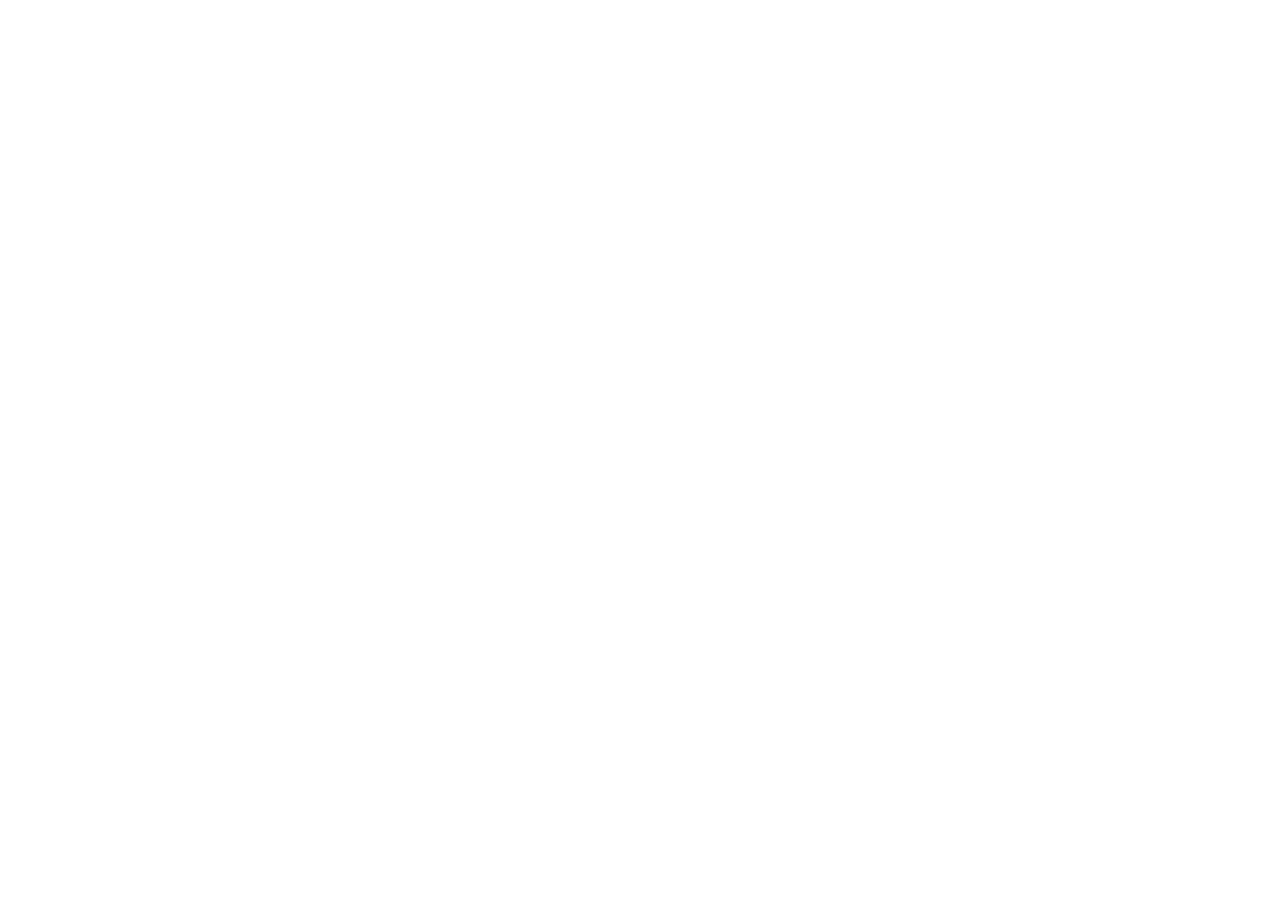
==== index.html @ ce4c8227 "init project" ====
<!DOCTYPE html>
<html lang="en">
<head>
    <meta charset="UTF-8">
    <meta http-equiv="X-UA-Compatible" content="IE=edge">
    <meta name="viewport" content="width=device-width, initial-scale=1.0">
    <title>Document</title>
</head>
<body>
    
</body>
</html>
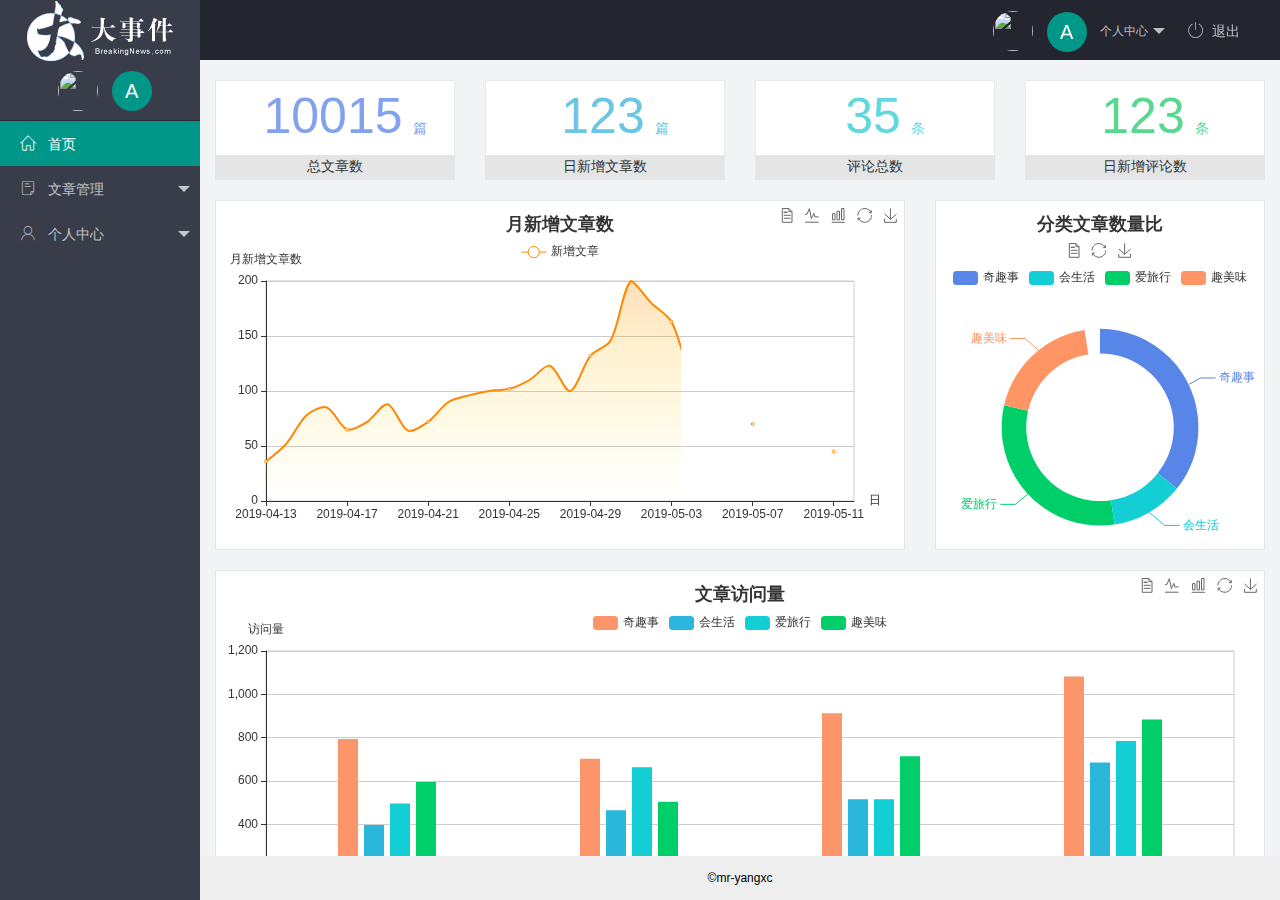
==== commit 46436dc2: "完成了主页功能的开发" ====
--- a/index.html
+++ b/index.html
@@ -1,12 +1,105 @@
 <!DOCTYPE html>
 <html lang="en">
+
 <head>
-    <meta charset="UTF-8">
-    <meta http-equiv="X-UA-Compatible" content="IE=edge">
-    <meta name="viewport" content="width=device-width, initial-scale=1.0">
-    <title>Document</title>
+  <meta charset="UTF-8">
+  <meta http-equiv="X-UA-Compatible" content="IE=edge">
+  <meta name="viewport" content="width=device-width, initial-scale=1.0">
+  <title>后台主页</title>
+  <!-- 插入layui的css样式 -->
+  <link rel="stylesheet" href="/assets/lib/layui/css/layui.css">
+   <!-- 插入字体图标样式表 -->
+   <link rel="stylesheet" href="/assets/fonts/iconfont.css">
+  <!-- 插入自己的样式表 -->
+  <link rel="stylesheet" href="/assets/css/index.css">
 </head>
+
 <body>
-    
+  <div class="layui-layout layui-layout-admin">
+    <div class="layui-header">
+      <div class="layui-logo layui-hide-xs layui-bg-black">
+        <img src="/assets/images/logo.png" alt="">
+      </div>
+      <!-- 头部区域（可配合layui 已有的水平导航） -->
+      <ul class="layui-nav layui-layout-right">
+        <li class="layui-nav-item layui-hide layui-show-md-inline-block">
+          <a href="javascript:;" class="userinfo">
+            <img src="//tva1.sinaimg.cn/crop.0.0.118.118.180/5db11ff4gw1e77d3nqrv8j203b03cweg.jpg"
+              class="layui-nav-img">
+              <span class="text-avatar">A</span>
+            个人中心
+          </a>
+          <dl class="layui-nav-child">
+            <dd><a href="">基本资料</a></dd>
+            <dd><a href="">更换头像</a></dd>
+            <dd><a href="">重置密码</a></dd>
+          </dl>
+        </li>
+        <li class="layui-nav-item" lay-header-event="menuRight" lay-unselect>
+          <a href="javascript:;" id="btnLogout"><span class="iconfont icon-tuichu"></span>退出</a>
+        </li>
+      </ul>
+    </div>
+
+    <div class="layui-side layui-bg-black">
+      <div class="layui-side-scroll">
+        <div class="userinfo">
+          <img src="//tva1.sinaimg.cn/crop.0.0.118.118.180/5db11ff4gw1e77d3nqrv8j203b03cweg.jpg"
+            class="layui-nav-img">
+            <span class="text-avatar">A</span>
+          <span class="welcome" id="welcome"></span>
+        </div>
+        <!-- 左侧导航区域（可配合layui已有的垂直导航） -->
+        <ul class="layui-nav layui-nav-tree" lay-shrink="all">
+          <li class="layui-nav-item layui-this">
+            <a href="/home/dashboard.html" target="fm">
+              <span class="iconfont icon-home"></span>
+              首页</a>
+          </li>
+          <li class="layui-nav-item">
+            <a class="" href="javascript:;">
+              <span class="iconfont icon-16"></span>
+              文章管理</a>
+            <dl class="layui-nav-child">
+              <dd><a href="javascript:;"><i class="layui-icon layui-icon-app"></i> 文章类别</a></dd>
+              <dd><a href="javascript:;"><i class="layui-icon layui-icon-app"></i>文章列表</a></dd>
+              <dd><a href="javascript:;"><i class="layui-icon layui-icon-app"></i>发表文章</a></dd>
+            </dl>
+          </li>
+          <li class="layui-nav-item">
+            <a href="javascript:;">
+              <span class="iconfont icon-user"></span>
+              个人中心</a>
+            <dl class="layui-nav-child">
+              <dd><a href="javascript:;"><i class="layui-icon layui-icon-app"></i>基本资料</a></dd>
+              <dd><a href="javascript:;"><i class="layui-icon layui-icon-app"></i>更换头像</a></dd>
+              <dd><a href="javascript:;"><i class="layui-icon layui-icon-app"></i>重置密码</a></dd>
+            </dl>
+          </li>
+
+
+        </ul>
+      </div>
+    </div>
+
+    <div class="layui-body">
+      <!-- 内容主体区域 -->
+     <iframe name="fm" src="/home/dashboard.html" frameborder="0"></iframe>
+    </div>
+
+    <div class="layui-footer">
+      <!-- 底部固定区域 -->
+     &copy;mr-yangxc
+    </div>
+  </div>
+  <!-- 导入layui的js文件 -->
+  <script src="/assets/lib/layui/layui.all.js"></script>
+  <!-- 导入jquery -->
+  <script src="/assets/lib/jquery.js"></script>
+  <!-- 导入自己封装的baseAPI -->
+  <script src="/assets/js/baseAPI.js"></script>
+  <!-- 导入自己的js -->
+  <script src="/assets/js/index.js"></script>
 </body>
+
 </html>--- a/assets/lib/layui/css/layui.css
+++ b/assets/lib/layui/css/layui.css
@@ -0,0 +1,2 @@
+/** layui-v2.5.5 MIT License By https://www.layui.com */
+ .layui-inline,img{display:inline-block;vertical-align:middle}h1,h2,h3,h4,h5,h6{font-weight:400}.layui-edge,.layui-header,.layui-inline,.layui-main{position:relative}.layui-body,.layui-edge,.layui-elip{overflow:hidden}.layui-btn,.layui-edge,.layui-inline,img{vertical-align:middle}.layui-btn,.layui-disabled,.layui-icon,.layui-unselect{-moz-user-select:none;-webkit-user-select:none;-ms-user-select:none}.layui-elip,.layui-form-checkbox span,.layui-form-pane .layui-form-label{text-overflow:ellipsis;white-space:nowrap}.layui-breadcrumb,.layui-tree-btnGroup{visibility:hidden}blockquote,body,button,dd,div,dl,dt,form,h1,h2,h3,h4,h5,h6,input,li,ol,p,pre,td,textarea,th,ul{margin:0;padding:0;-webkit-tap-highlight-color:rgba(0,0,0,0)}a:active,a:hover{outline:0}img{border:none}li{list-style:none}table{border-collapse:collapse;border-spacing:0}h4,h5,h6{font-size:100%}button,input,optgroup,option,select,textarea{font-family:inherit;font-size:inherit;font-style:inherit;font-weight:inherit;outline:0}pre{white-space:pre-wrap;white-space:-moz-pre-wrap;white-space:-pre-wrap;white-space:-o-pre-wrap;word-wrap:break-word}body{line-height:24px;font:14px Helvetica Neue,Helvetica,PingFang SC,Tahoma,Arial,sans-serif}hr{height:1px;margin:10px 0;border:0;clear:both}a{color:#333;text-decoration:none}a:hover{color:#777}a cite{font-style:normal;*cursor:pointer}.layui-border-box,.layui-border-box *{box-sizing:border-box}.layui-box,.layui-box *{box-sizing:content-box}.layui-clear{clear:both;*zoom:1}.layui-clear:after{content:'\20';clear:both;*zoom:1;display:block;height:0}.layui-inline{*display:inline;*zoom:1}.layui-edge{display:inline-block;width:0;height:0;border-width:6px;border-style:dashed;border-color:transparent}.layui-edge-top{top:-4px;border-bottom-color:#999;border-bottom-style:solid}.layui-edge-right{border-left-color:#999;border-left-style:solid}.layui-edge-bottom{top:2px;border-top-color:#999;border-top-style:solid}.layui-edge-left{border-right-color:#999;border-right-style:solid}.layui-disabled,.layui-disabled:hover{color:#d2d2d2!important;cursor:not-allowed!important}.layui-circle{border-radius:100%}.layui-show{display:block!important}.layui-hide{display:none!important}@font-face{font-family:layui-icon;src:url(../font/iconfont.eot?v=250);src:url(../font/iconfont.eot?v=250#iefix) format('embedded-opentype'),url(../font/iconfont.woff2?v=250) format('woff2'),url(../font/iconfont.woff?v=250) format('woff'),url(../font/iconfont.ttf?v=250) format('truetype'),url(../font/iconfont.svg?v=250#layui-icon) format('svg')}.layui-icon{font-family:layui-icon!important;font-size:16px;font-style:normal;-webkit-font-smoothing:antialiased;-moz-osx-font-smoothing:grayscale}.layui-icon-reply-fill:before{content:"\e611"}.layui-icon-set-fill:before{content:"\e614"}.layui-icon-menu-fill:before{content:"\e60f"}.layui-icon-search:before{content:"\e615"}.layui-icon-share:before{content:"\e641"}.layui-icon-set-sm:before{content:"\e620"}.layui-icon-engine:before{content:"\e628"}.layui-icon-close:before{content:"\1006"}.layui-icon-close-fill:before{content:"\1007"}.layui-icon-chart-screen:before{content:"\e629"}.layui-icon-star:before{content:"\e600"}.layui-icon-circle-dot:before{content:"\e617"}.layui-icon-chat:before{content:"\e606"}.layui-icon-release:before{content:"\e609"}.layui-icon-list:before{content:"\e60a"}.layui-icon-chart:before{content:"\e62c"}.layui-icon-ok-circle:before{content:"\1005"}.layui-icon-layim-theme:before{content:"\e61b"}.layui-icon-table:before{content:"\e62d"}.layui-icon-right:before{content:"\e602"}.layui-icon-left:before{content:"\e603"}.layui-icon-cart-simple:before{content:"\e698"}.layui-icon-face-cry:before{content:"\e69c"}.layui-icon-face-smile:before{content:"\e6af"}.layui-icon-survey:before{content:"\e6b2"}.layui-icon-tree:before{content:"\e62e"}.layui-icon-upload-circle:before{content:"\e62f"}.layui-icon-add-circle:before{content:"\e61f"}.layui-icon-download-circle:before{content:"\e601"}.layui-icon-templeate-1:before{content:"\e630"}.layui-icon-util:before{content:"\e631"}.layui-icon-face-surprised:before{content:"\e664"}.layui-icon-edit:before{content:"\e642"}.layui-icon-speaker:before{content:"\e645"}.layui-icon-down:before{content:"\e61a"}.layui-icon-file:before{content:"\e621"}.layui-icon-layouts:before{content:"\e632"}.layui-icon-rate-half:before{content:"\e6c9"}.layui-icon-add-circle-fine:before{content:"\e608"}.layui-icon-prev-circle:before{content:"\e633"}.layui-icon-read:before{content:"\e705"}.layui-icon-404:before{content:"\e61c"}.layui-icon-carousel:before{content:"\e634"}.layui-icon-help:before{content:"\e607"}.layui-icon-code-circle:before{content:"\e635"}.layui-icon-water:before{content:"\e636"}.layui-icon-username:before{content:"\e66f"}.layui-icon-find-fill:before{content:"\e670"}.layui-icon-about:before{content:"\e60b"}.layui-icon-location:before{content:"\e715"}.layui-icon-up:before{content:"\e619"}.layui-icon-pause:before{content:"\e651"}.layui-icon-date:before{content:"\e637"}.layui-icon-layim-uploadfile:before{content:"\e61d"}.layui-icon-delete:before{content:"\e640"}.layui-icon-play:before{content:"\e652"}.layui-icon-top:before{content:"\e604"}.layui-icon-friends:before{content:"\e612"}.layui-icon-refresh-3:before{content:"\e9aa"}.layui-icon-ok:before{content:"\e605"}.layui-icon-layer:before{content:"\e638"}.layui-icon-face-smile-fine:before{content:"\e60c"}.layui-icon-dollar:before{content:"\e659"}.layui-icon-group:before{content:"\e613"}.layui-icon-layim-download:before{content:"\e61e"}.layui-icon-picture-fine:before{content:"\e60d"}.layui-icon-link:before{content:"\e64c"}.layui-icon-diamond:before{content:"\e735"}.layui-icon-log:before{content:"\e60e"}.layui-icon-rate-solid:before{content:"\e67a"}.layui-icon-fonts-del:before{content:"\e64f"}.layui-icon-unlink:before{content:"\e64d"}.layui-icon-fonts-clear:before{content:"\e639"}.layui-icon-triangle-r:before{content:"\e623"}.layui-icon-circle:before{content:"\e63f"}.layui-icon-radio:before{content:"\e643"}.layui-icon-align-center:before{content:"\e647"}.layui-icon-align-right:before{content:"\e648"}.layui-icon-align-left:before{content:"\e649"}.layui-icon-loading-1:before{content:"\e63e"}.layui-icon-return:before{content:"\e65c"}.layui-icon-fonts-strong:before{content:"\e62b"}.layui-icon-upload:before{content:"\e67c"}.layui-icon-dialogue:before{content:"\e63a"}.layui-icon-video:before{content:"\e6ed"}.layui-icon-headset:before{content:"\e6fc"}.layui-icon-cellphone-fine:before{content:"\e63b"}.layui-icon-add-1:before{content:"\e654"}.layui-icon-face-smile-b:before{content:"\e650"}.layui-icon-fonts-html:before{content:"\e64b"}.layui-icon-form:before{content:"\e63c"}.layui-icon-cart:before{content:"\e657"}.layui-icon-camera-fill:before{content:"\e65d"}.layui-icon-tabs:before{content:"\e62a"}.layui-icon-fonts-code:before{content:"\e64e"}.layui-icon-fire:before{content:"\e756"}.layui-icon-set:before{content:"\e716"}.layui-icon-fonts-u:before{content:"\e646"}.layui-icon-triangle-d:before{content:"\e625"}.layui-icon-tips:before{content:"\e702"}.layui-icon-picture:before{content:"\e64a"}.layui-icon-more-vertical:before{content:"\e671"}.layui-icon-flag:before{content:"\e66c"}.layui-icon-loading:before{content:"\e63d"}.layui-icon-fonts-i:before{content:"\e644"}.layui-icon-refresh-1:before{content:"\e666"}.layui-icon-rmb:before{content:"\e65e"}.layui-icon-home:before{content:"\e68e"}.layui-icon-user:before{content:"\e770"}.layui-icon-notice:before{content:"\e667"}.layui-icon-login-weibo:before{content:"\e675"}.layui-icon-voice:before{content:"\e688"}.layui-icon-upload-drag:before{content:"\e681"}.layui-icon-login-qq:before{content:"\e676"}.layui-icon-snowflake:before{content:"\e6b1"}.layui-icon-file-b:before{content:"\e655"}.layui-icon-template:before{content:"\e663"}.layui-icon-auz:before{content:"\e672"}.layui-icon-console:before{content:"\e665"}.layui-icon-app:before{content:"\e653"}.layui-icon-prev:before{content:"\e65a"}.layui-icon-website:before{content:"\e7ae"}.layui-icon-next:before{content:"\e65b"}.layui-icon-component:before{content:"\e857"}.layui-icon-more:before{content:"\e65f"}.layui-icon-login-wechat:before{content:"\e677"}.layui-icon-shrink-right:before{content:"\e668"}.layui-icon-spread-left:before{content:"\e66b"}.layui-icon-camera:before{content:"\e660"}.layui-icon-note:before{content:"\e66e"}.layui-icon-refresh:before{content:"\e669"}.layui-icon-female:before{content:"\e661"}.layui-icon-male:before{content:"\e662"}.layui-icon-password:before{content:"\e673"}.layui-icon-senior:before{content:"\e674"}.layui-icon-theme:before{content:"\e66a"}.layui-icon-tread:before{content:"\e6c5"}.layui-icon-praise:before{content:"\e6c6"}.layui-icon-star-fill:before{content:"\e658"}.layui-icon-rate:before{content:"\e67b"}.layui-icon-template-1:before{content:"\e656"}.layui-icon-vercode:before{content:"\e679"}.layui-icon-cellphone:before{content:"\e678"}.layui-icon-screen-full:before{content:"\e622"}.layui-icon-screen-restore:before{content:"\e758"}.layui-icon-cols:before{content:"\e610"}.layui-icon-export:before{content:"\e67d"}.layui-icon-print:before{content:"\e66d"}.layui-icon-slider:before{content:"\e714"}.layui-icon-addition:before{content:"\e624"}.layui-icon-subtraction:before{content:"\e67e"}.layui-icon-service:before{content:"\e626"}.layui-icon-transfer:before{content:"\e691"}.layui-main{width:1140px;margin:0 auto}.layui-header{z-index:1000;height:60px}.layui-header a:hover{transition:all .5s;-webkit-transition:all .5s}.layui-side{position:fixed;left:0;top:0;bottom:0;z-index:999;width:200px;overflow-x:hidden}.layui-side-scroll{position:relative;width:220px;height:100%;overflow-x:hidden}.layui-body{position:absolute;left:200px;right:0;top:0;bottom:0;z-index:998;width:auto;overflow-y:auto;box-sizing:border-box}.layui-layout-body{overflow:hidden}.layui-layout-admin .layui-header{background-color:#23262E}.layui-layout-admin .layui-side{top:60px;width:200px;overflow-x:hidden}.layui-layout-admin .layui-body{position:fixed;top:60px;bottom:44px}.layui-layout-admin .layui-main{width:auto;margin:0 15px}.layui-layout-admin .layui-footer{position:fixed;left:200px;right:0;bottom:0;height:44px;line-height:44px;padding:0 15px;background-color:#eee}.layui-layout-admin .layui-logo{position:absolute;left:0;top:0;width:200px;height:100%;line-height:60px;text-align:center;color:#009688;font-size:16px}.layui-layout-admin .layui-header .layui-nav{background:0 0}.layui-layout-left{position:absolute!important;left:200px;top:0}.layui-layout-right{position:absolute!important;right:0;top:0}.layui-container{position:relative;margin:0 auto;padding:0 15px;box-sizing:border-box}.layui-fluid{position:relative;margin:0 auto;padding:0 15px}.layui-row:after,.layui-row:before{content:'';display:block;clear:both}.layui-col-lg1,.layui-col-lg10,.layui-col-lg11,.layui-col-lg12,.layui-col-lg2,.layui-col-lg3,.layui-col-lg4,.layui-col-lg5,.layui-col-lg6,.layui-col-lg7,.layui-col-lg8,.layui-col-lg9,.layui-col-md1,.layui-col-md10,.layui-col-md11,.layui-col-md12,.layui-col-md2,.layui-col-md3,.layui-col-md4,.layui-col-md5,.layui-col-md6,.layui-col-md7,.layui-col-md8,.layui-col-md9,.layui-col-sm1,.layui-col-sm10,.layui-col-sm11,.layui-col-sm12,.layui-col-sm2,.layui-col-sm3,.layui-col-sm4,.layui-col-sm5,.layui-col-sm6,.layui-col-sm7,.layui-col-sm8,.layui-col-sm9,.layui-col-xs1,.layui-col-xs10,.layui-col-xs11,.layui-col-xs12,.layui-col-xs2,.layui-col-xs3,.layui-col-xs4,.layui-col-xs5,.layui-col-xs6,.layui-col-xs7,.layui-col-xs8,.layui-col-xs9{position:relative;display:block;box-sizing:border-box}.layui-col-xs1,.layui-col-xs10,.layui-col-xs11,.layui-col-xs12,.layui-col-xs2,.layui-col-xs3,.layui-col-xs4,.layui-col-xs5,.layui-col-xs6,.layui-col-xs7,.layui-col-xs8,.layui-col-xs9{float:left}.layui-col-xs1{width:8.33333333%}.layui-col-xs2{width:16.66666667%}.layui-col-xs3{width:25%}.layui-col-xs4{width:33.33333333%}.layui-col-xs5{width:41.66666667%}.layui-col-xs6{width:50%}.layui-col-xs7{width:58.33333333%}.layui-col-xs8{width:66.66666667%}.layui-col-xs9{width:75%}.layui-col-xs10{width:83.33333333%}.layui-col-xs11{width:91.66666667%}.layui-col-xs12{width:100%}.layui-col-xs-offset1{margin-left:8.33333333%}.layui-col-xs-offset2{margin-left:16.66666667%}.layui-col-xs-offset3{margin-left:25%}.layui-col-xs-offset4{margin-left:33.33333333%}.layui-col-xs-offset5{margin-left:41.66666667%}.layui-col-xs-offset6{margin-left:50%}.layui-col-xs-offset7{margin-left:58.33333333%}.layui-col-xs-offset8{margin-left:66.66666667%}.layui-col-xs-offset9{margin-left:75%}.layui-col-xs-offset10{margin-left:83.33333333%}.layui-col-xs-offset11{margin-left:91.66666667%}.layui-col-xs-offset12{margin-left:100%}@media screen and (max-width:768px){.layui-hide-xs{display:none!important}.layui-show-xs-block{display:block!important}.layui-show-xs-inline{display:inline!important}.layui-show-xs-inline-block{display:inline-block!important}}@media screen and (min-width:768px){.layui-container{width:750px}.layui-hide-sm{display:none!important}.layui-show-sm-block{display:block!important}.layui-show-sm-inline{display:inline!important}.layui-show-sm-inline-block{display:inline-block!important}.layui-col-sm1,.layui-col-sm10,.layui-col-sm11,.layui-col-sm12,.layui-col-sm2,.layui-col-sm3,.layui-col-sm4,.layui-col-sm5,.layui-col-sm6,.layui-col-sm7,.layui-col-sm8,.layui-col-sm9{float:left}.layui-col-sm1{width:8.33333333%}.layui-col-sm2{width:16.66666667%}.layui-col-sm3{width:25%}.layui-col-sm4{width:33.33333333%}.layui-col-sm5{width:41.66666667%}.layui-col-sm6{width:50%}.layui-col-sm7{width:58.33333333%}.layui-col-sm8{width:66.66666667%}.layui-col-sm9{width:75%}.layui-col-sm10{width:83.33333333%}.layui-col-sm11{width:91.66666667%}.layui-col-sm12{width:100%}.layui-col-sm-offset1{margin-left:8.33333333%}.layui-col-sm-offset2{margin-left:16.66666667%}.layui-col-sm-offset3{margin-left:25%}.layui-col-sm-offset4{margin-left:33.33333333%}.layui-col-sm-offset5{margin-left:41.66666667%}.layui-col-sm-offset6{margin-left:50%}.layui-col-sm-offset7{margin-left:58.33333333%}.layui-col-sm-offset8{margin-left:66.66666667%}.layui-col-sm-offset9{margin-left:75%}.layui-col-sm-offset10{margin-left:83.33333333%}.layui-col-sm-offset11{margin-left:91.66666667%}.layui-col-sm-offset12{margin-left:100%}}@media screen and (min-width:992px){.layui-container{width:970px}.layui-hide-md{display:none!important}.layui-show-md-block{display:block!important}.layui-show-md-inline{display:inline!important}.layui-show-md-inline-block{display:inline-block!important}.layui-col-md1,.layui-col-md10,.layui-col-md11,.layui-col-md12,.layui-col-md2,.layui-col-md3,.layui-col-md4,.layui-col-md5,.layui-col-md6,.layui-col-md7,.layui-col-md8,.layui-col-md9{float:left}.layui-col-md1{width:8.33333333%}.layui-col-md2{width:16.66666667%}.layui-col-md3{width:25%}.layui-col-md4{width:33.33333333%}.layui-col-md5{width:41.66666667%}.layui-col-md6{width:50%}.layui-col-md7{width:58.33333333%}.layui-col-md8{width:66.66666667%}.layui-col-md9{width:75%}.layui-col-md10{width:83.33333333%}.layui-col-md11{width:91.66666667%}.layui-col-md12{width:100%}.layui-col-md-offset1{margin-left:8.33333333%}.layui-col-md-offset2{margin-left:16.66666667%}.layui-col-md-offset3{margin-left:25%}.layui-col-md-offset4{margin-left:33.33333333%}.layui-col-md-offset5{margin-left:41.66666667%}.layui-col-md-offset6{margin-left:50%}.layui-col-md-offset7{margin-left:58.33333333%}.layui-col-md-offset8{margin-left:66.66666667%}.layui-col-md-offset9{margin-left:75%}.layui-col-md-offset10{margin-left:83.33333333%}.layui-col-md-offset11{margin-left:91.66666667%}.layui-col-md-offset12{margin-left:100%}}@media screen and (min-width:1200px){.layui-container{width:1170px}.layui-hide-lg{display:none!important}.layui-show-lg-block{display:block!important}.layui-show-lg-inline{display:inline!important}.layui-show-lg-inline-block{display:inline-block!important}.layui-col-lg1,.layui-col-lg10,.layui-col-lg11,.layui-col-lg12,.layui-col-lg2,.layui-col-lg3,.layui-col-lg4,.layui-col-lg5,.layui-col-lg6,.layui-col-lg7,.layui-col-lg8,.layui-col-lg9{float:left}.layui-col-lg1{width:8.33333333%}.layui-col-lg2{width:16.66666667%}.layui-col-lg3{width:25%}.layui-col-lg4{width:33.33333333%}.layui-col-lg5{width:41.66666667%}.layui-col-lg6{width:50%}.layui-col-lg7{width:58.33333333%}.layui-col-lg8{width:66.66666667%}.layui-col-lg9{width:75%}.layui-col-lg10{width:83.33333333%}.layui-col-lg11{width:91.66666667%}.layui-col-lg12{width:100%}.layui-col-lg-offset1{margin-left:8.33333333%}.layui-col-lg-offset2{margin-left:16.66666667%}.layui-col-lg-offset3{margin-left:25%}.layui-col-lg-offset4{margin-left:33.33333333%}.layui-col-lg-offset5{margin-left:41.66666667%}.layui-col-lg-offset6{margin-left:50%}.layui-col-lg-offset7{margin-left:58.33333333%}.layui-col-lg-offset8{margin-left:66.66666667%}.layui-col-lg-offset9{margin-left:75%}.layui-col-lg-offset10{margin-left:83.33333333%}.layui-col-lg-offset11{margin-left:91.66666667%}.layui-col-lg-offset12{margin-left:100%}}.layui-col-space1{margin:-.5px}.layui-col-space1>*{padding:.5px}.layui-col-space3{margin:-1.5px}.layui-col-space3>*{padding:1.5px}.layui-col-space5{margin:-2.5px}.layui-col-space5>*{padding:2.5px}.layui-col-space8{margin:-3.5px}.layui-col-space8>*{padding:3.5px}.layui-col-space10{margin:-5px}.layui-col-space10>*{padding:5px}.layui-col-space12{margin:-6px}.layui-col-space12>*{padding:6px}.layui-col-space15{margin:-7.5px}.layui-col-space15>*{padding:7.5px}.layui-col-space18{margin:-9px}.layui-col-space18>*{padding:9px}.layui-col-space20{margin:-10px}.layui-col-space20>*{padding:10px}.layui-col-space22{margin:-11px}.layui-col-space22>*{padding:11px}.layui-col-space25{margin:-12.5px}.layui-col-space25>*{padding:12.5px}.layui-col-space30{margin:-15px}.layui-col-space30>*{padding:15px}.layui-btn,.layui-input,.layui-select,.layui-textarea,.layui-upload-button{outline:0;-webkit-appearance:none;transition:all .3s;-webkit-transition:all .3s;box-sizing:border-box}.layui-elem-quote{margin-bottom:10px;padding:15px;line-height:22px;border-left:5px solid #009688;border-radius:0 2px 2px 0;background-color:#f2f2f2}.layui-quote-nm{border-style:solid;border-width:1px 1px 1px 5px;background:0 0}.layui-elem-field{margin-bottom:10px;padding:0;border-width:1px;border-style:solid}.layui-elem-field legend{margin-left:20px;padding:0 10px;font-size:20px;font-weight:300}.layui-field-title{margin:10px 0 20px;border-width:1px 0 0}.layui-field-box{padding:10px 15px}.layui-field-title .layui-field-box{padding:10px 0}.layui-progress{position:relative;height:6px;border-radius:20px;background-color:#e2e2e2}.layui-progress-bar{position:absolute;left:0;top:0;width:0;max-width:100%;height:6px;border-radius:20px;text-align:right;background-color:#5FB878;transition:all .3s;-webkit-transition:all .3s}.layui-progress-big,.layui-progress-big .layui-progress-bar{height:18px;line-height:18px}.layui-progress-text{position:relative;top:-20px;line-height:18px;font-size:12px;color:#666}.layui-progress-big .layui-progress-text{position:static;padding:0 10px;color:#fff}.layui-collapse{border-width:1px;border-style:solid;border-radius:2px}.layui-colla-content,.layui-colla-item{border-top-width:1px;border-top-style:solid}.layui-colla-item:first-child{border-top:none}.layui-colla-title{position:relative;height:42px;line-height:42px;padding:0 15px 0 35px;color:#333;background-color:#f2f2f2;cursor:pointer;font-size:14px;overflow:hidden}.layui-colla-content{display:none;padding:10px 15px;line-height:22px;color:#666}.layui-colla-icon{position:absolute;left:15px;top:0;font-size:14px}.layui-card{margin-bottom:15px;border-radius:2px;background-color:#fff;box-shadow:0 1px 2px 0 rgba(0,0,0,.05)}.layui-card:last-child{margin-bottom:0}.layui-card-header{position:relative;height:42px;line-height:42px;padding:0 15px;border-bottom:1px solid #f6f6f6;color:#333;border-radius:2px 2px 0 0;font-size:14px}.layui-bg-black,.layui-bg-blue,.layui-bg-cyan,.layui-bg-green,.layui-bg-orange,.layui-bg-red{color:#fff!important}.layui-card-body{position:relative;padding:10px 15px;line-height:24px}.layui-card-body[pad15]{padding:15px}.layui-card-body[pad20]{padding:20px}.layui-card-body .layui-table{margin:5px 0}.layui-card .layui-tab{margin:0}.layui-panel-window{position:relative;padding:15px;border-radius:0;border-top:5px solid #E6E6E6;background-color:#fff}.layui-auxiliar-moving{position:fixed;left:0;right:0;top:0;bottom:0;width:100%;height:100%;background:0 0;z-index:9999999999}.layui-form-label,.layui-form-mid,.layui-form-select,.layui-input-block,.layui-input-inline,.layui-textarea{position:relative}.layui-bg-red{background-color:#FF5722!important}.layui-bg-orange{background-color:#FFB800!important}.layui-bg-green{background-color:#009688!important}.layui-bg-cyan{background-color:#2F4056!important}.layui-bg-blue{background-color:#1E9FFF!important}.layui-bg-black{background-color:#393D49!important}.layui-bg-gray{background-color:#eee!important;color:#666!important}.layui-badge-rim,.layui-colla-content,.layui-colla-item,.layui-collapse,.layui-elem-field,.layui-form-pane .layui-form-item[pane],.layui-form-pane .layui-form-label,.layui-input,.layui-layedit,.layui-layedit-tool,.layui-quote-nm,.layui-select,.layui-tab-bar,.layui-tab-card,.layui-tab-title,.layui-tab-title .layui-this:after,.layui-textarea{border-color:#e6e6e6}.layui-timeline-item:before,hr{background-color:#e6e6e6}.layui-text{line-height:22px;font-size:14px;color:#666}.layui-text h1,.layui-text h2,.layui-text h3{font-weight:500;color:#333}.layui-text h1{font-size:30px}.layui-text h2{font-size:24px}.layui-text h3{font-size:18px}.layui-text a:not(.layui-btn){color:#01AAED}.layui-text a:not(.layui-btn):hover{text-decoration:underline}.layui-text ul{padding:5px 0 5px 15px}.layui-text ul li{margin-top:5px;list-style-type:disc}.layui-text em,.layui-word-aux{color:#999!important;padding:0 5px!important}.layui-btn{display:inline-block;height:38px;line-height:38px;padding:0 18px;background-color:#009688;color:#fff;white-space:nowrap;text-align:center;font-size:14px;border:none;border-radius:2px;cursor:pointer}.layui-btn:hover{opacity:.8;filter:alpha(opacity=80);color:#fff}.layui-btn:active{opacity:1;filter:alpha(opacity=100)}.layui-btn+.layui-btn{margin-left:10px}.layui-btn-container{font-size:0}.layui-btn-container .layui-btn{margin-right:10px;margin-bottom:10px}.layui-btn-container .layui-btn+.layui-btn{margin-left:0}.layui-table .layui-btn-container .layui-btn{margin-bottom:9px}.layui-btn-radius{border-radius:100px}.layui-btn .layui-icon{margin-right:3px;font-size:18px;vertical-align:bottom;vertical-align:middle\9}.layui-btn-primary{border:1px solid #C9C9C9;background-color:#fff;color:#555}.layui-btn-primary:hover{border-color:#009688;color:#333}.layui-btn-normal{background-color:#1E9FFF}.layui-btn-warm{background-color:#FFB800}.layui-btn-danger{background-color:#FF5722}.layui-btn-checked{background-color:#5FB878}.layui-btn-disabled,.layui-btn-disabled:active,.layui-btn-disabled:hover{border:1px solid #e6e6e6;background-color:#FBFBFB;color:#C9C9C9;cursor:not-allowed;opacity:1}.layui-btn-lg{height:44px;line-height:44px;padding:0 25px;font-size:16px}.layui-btn-sm{height:30px;line-height:30px;padding:0 10px;font-size:12px}.layui-btn-sm i{font-size:16px!important}.layui-btn-xs{height:22px;line-height:22px;padding:0 5px;font-size:12px}.layui-btn-xs i{font-size:14px!important}.layui-btn-group{display:inline-block;vertical-align:middle;font-size:0}.layui-btn-group .layui-btn{margin-left:0!important;margin-right:0!important;border-left:1px solid rgba(255,255,255,.5);border-radius:0}.layui-btn-group .layui-btn-primary{border-left:none}.layui-btn-group .layui-btn-primary:hover{border-color:#C9C9C9;color:#009688}.layui-btn-group .layui-btn:first-child{border-left:none;border-radius:2px 0 0 2px}.layui-btn-group .layui-btn-primary:first-child{border-left:1px solid #c9c9c9}.layui-btn-group .layui-btn:last-child{border-radius:0 2px 2px 0}.layui-btn-group .layui-btn+.layui-btn{margin-left:0}.layui-btn-group+.layui-btn-group{margin-left:10px}.layui-btn-fluid{width:100%}.layui-input,.layui-select,.layui-textarea{height:38px;line-height:1.3;line-height:38px\9;border-width:1px;border-style:solid;background-color:#fff;border-radius:2px}.layui-input::-webkit-input-placeholder,.layui-select::-webkit-input-placeholder,.layui-textarea::-webkit-input-placeholder{line-height:1.3}.layui-input,.layui-textarea{display:block;width:100%;padding-left:10px}.layui-input:hover,.layui-textarea:hover{border-color:#D2D2D2!important}.layui-input:focus,.layui-textarea:focus{border-color:#C9C9C9!important}.layui-textarea{min-height:100px;height:auto;line-height:20px;padding:6px 10px;resize:vertical}.layui-select{padding:0 10px}.layui-form input[type=checkbox],.layui-form input[type=radio],.layui-form select{display:none}.layui-form [lay-ignore]{display:initial}.layui-form-item{margin-bottom:15px;clear:both;*zoom:1}.layui-form-item:after{content:'\20';clear:both;*zoom:1;display:block;height:0}.layui-form-label{float:left;display:block;padding:9px 15px;width:80px;font-weight:400;line-height:20px;text-align:right}.layui-form-label-col{display:block;float:none;padding:9px 0;line-height:20px;text-align:left}.layui-form-item .layui-inline{margin-bottom:5px;margin-right:10px}.layui-input-block{margin-left:110px;min-height:36px}.layui-input-inline{display:inline-block;vertical-align:middle}.layui-form-item .layui-input-inline{float:left;width:190px;margin-right:10px}.layui-form-text .layui-input-inline{width:auto}.layui-form-mid{float:left;display:block;padding:9px 0!important;line-height:20px;margin-right:10px}.layui-form-danger+.layui-form-select .layui-input,.layui-form-danger:focus{border-color:#FF5722!important}.layui-form-select .layui-input{padding-right:30px;cursor:pointer}.layui-form-select .layui-edge{position:absolute;right:10px;top:50%;margin-top:-3px;cursor:pointer;border-width:6px;border-top-color:#c2c2c2;border-top-style:solid;transition:all .3s;-webkit-transition:all .3s}.layui-form-select dl{display:none;position:absolute;left:0;top:42px;padding:5px 0;z-index:899;min-width:100%;border:1px solid #d2d2d2;max-height:300px;overflow-y:auto;background-color:#fff;border-radius:2px;box-shadow:0 2px 4px rgba(0,0,0,.12);box-sizing:border-box}.layui-form-select dl dd,.layui-form-select dl dt{padding:0 10px;line-height:36px;white-space:nowrap;overflow:hidden;text-overflow:ellipsis}.layui-form-select dl dt{font-size:12px;color:#999}.layui-form-select dl dd{cursor:pointer}.layui-form-select dl dd:hover{background-color:#f2f2f2;-webkit-transition:.5s all;transition:.5s all}.layui-form-select .layui-select-group dd{padding-left:20px}.layui-form-select dl dd.layui-select-tips{padding-left:10px!important;color:#999}.layui-form-select dl dd.layui-this{background-color:#5FB878;color:#fff}.layui-form-checkbox,.layui-form-select dl dd.layui-disabled{background-color:#fff}.layui-form-selected dl{display:block}.layui-form-checkbox,.layui-form-checkbox *,.layui-form-switch{display:inline-block;vertical-align:middle}.layui-form-selected .layui-edge{margin-top:-9px;-webkit-transform:rotate(180deg);transform:rotate(180deg);margin-top:-3px\9}:root .layui-form-selected .layui-edge{margin-top:-9px\0/IE9}.layui-form-selectup dl{top:auto;bottom:42px}.layui-select-none{margin:5px 0;text-align:center;color:#999}.layui-select-disabled .layui-disabled{border-color:#eee!important}.layui-select-disabled .layui-edge{border-top-color:#d2d2d2}.layui-form-checkbox{position:relative;height:30px;line-height:30px;margin-right:10px;padding-right:30px;cursor:pointer;font-size:0;-webkit-transition:.1s linear;transition:.1s linear;box-sizing:border-box}.layui-form-checkbox span{padding:0 10px;height:100%;font-size:14px;border-radius:2px 0 0 2px;background-color:#d2d2d2;color:#fff;overflow:hidden}.layui-form-checkbox:hover span{background-color:#c2c2c2}.layui-form-checkbox i{position:absolute;right:0;top:0;width:30px;height:28px;border:1px solid #d2d2d2;border-left:none;border-radius:0 2px 2px 0;color:#fff;font-size:20px;text-align:center}.layui-form-checkbox:hover i{border-color:#c2c2c2;color:#c2c2c2}.layui-form-checked,.layui-form-checked:hover{border-color:#5FB878}.layui-form-checked span,.layui-form-checked:hover span{background-color:#5FB878}.layui-form-checked i,.layui-form-checked:hover i{color:#5FB878}.layui-form-item .layui-form-checkbox{margin-top:4px}.layui-form-checkbox[lay-skin=primary]{height:auto!important;line-height:normal!important;min-width:18px;min-height:18px;border:none!important;margin-right:0;padding-left:28px;padding-right:0;background:0 0}.layui-form-checkbox[lay-skin=primary] span{padding-left:0;padding-right:15px;line-height:18px;background:0 0;color:#666}.layui-form-checkbox[lay-skin=primary] i{right:auto;left:0;width:16px;height:16px;line-height:16px;border:1px solid #d2d2d2;font-size:12px;border-radius:2px;background-color:#fff;-webkit-transition:.1s linear;transition:.1s linear}.layui-form-checkbox[lay-skin=primary]:hover i{border-color:#5FB878;color:#fff}.layui-form-checked[lay-skin=primary] i{border-color:#5FB878!important;background-color:#5FB878;color:#fff}.layui-checkbox-disbaled[lay-skin=primary] span{background:0 0!important;color:#c2c2c2}.layui-checkbox-disbaled[lay-skin=primary]:hover i{border-color:#d2d2d2}.layui-form-item .layui-form-checkbox[lay-skin=primary]{margin-top:10px}.layui-form-switch{position:relative;height:22px;line-height:22px;min-width:35px;padding:0 5px;margin-top:8px;border:1px solid #d2d2d2;border-radius:20px;cursor:pointer;background-color:#fff;-webkit-transition:.1s linear;transition:.1s linear}.layui-form-switch i{position:absolute;left:5px;top:3px;width:16px;height:16px;border-radius:20px;background-color:#d2d2d2;-webkit-transition:.1s linear;transition:.1s linear}.layui-form-switch em{position:relative;top:0;width:25px;margin-left:21px;padding:0!important;text-align:center!important;color:#999!important;font-style:normal!important;font-size:12px}.layui-form-onswitch{border-color:#5FB878;background-color:#5FB878}.layui-checkbox-disbaled,.layui-checkbox-disbaled i{border-color:#e2e2e2!important}.layui-form-onswitch i{left:100%;margin-left:-21px;background-color:#fff}.layui-form-onswitch em{margin-left:5px;margin-right:21px;color:#fff!important}.layui-checkbox-disbaled span{background-color:#e2e2e2!important}.layui-checkbox-disbaled:hover i{color:#fff!important}[lay-radio]{display:none}.layui-form-radio,.layui-form-radio *{display:inline-block;vertical-align:middle}.layui-form-radio{line-height:28px;margin:6px 10px 0 0;padding-right:10px;cursor:pointer;font-size:0}.layui-form-radio *{font-size:14px}.layui-form-radio>i{margin-right:8px;font-size:22px;color:#c2c2c2}.layui-form-radio>i:hover,.layui-form-radioed>i{color:#5FB878}.layui-radio-disbaled>i{color:#e2e2e2!important}.layui-form-pane .layui-form-label{width:110px;padding:8px 15px;height:38px;line-height:20px;border-width:1px;border-style:solid;border-radius:2px 0 0 2px;text-align:center;background-color:#FBFBFB;overflow:hidden;box-sizing:border-box}.layui-form-pane .layui-input-inline{margin-left:-1px}.layui-form-pane .layui-input-block{margin-left:110px;left:-1px}.layui-form-pane .layui-input{border-radius:0 2px 2px 0}.layui-form-pane .layui-form-text .layui-form-label{float:none;width:100%;border-radius:2px;box-sizing:border-box;text-align:left}.layui-form-pane .layui-form-text .layui-input-inline{display:block;margin:0;top:-1px;clear:both}.layui-form-pane .layui-form-text .layui-input-block{margin:0;left:0;top:-1px}.layui-form-pane .layui-form-text .layui-textarea{min-height:100px;border-radius:0 0 2px 2px}.layui-form-pane .layui-form-checkbox{margin:4px 0 4px 10px}.layui-form-pane .layui-form-radio,.layui-form-pane .layui-form-switch{margin-top:6px;margin-left:10px}.layui-form-pane .layui-form-item[pane]{position:relative;border-width:1px;border-style:solid}.layui-form-pane .layui-form-item[pane] .layui-form-label{position:absolute;left:0;top:0;height:100%;border-width:0 1px 0 0}.layui-form-pane .layui-form-item[pane] .layui-input-inline{margin-left:110px}@media screen and (max-width:450px){.layui-form-item .layui-form-label{text-overflow:ellipsis;overflow:hidden;white-space:nowrap}.layui-form-item .layui-inline{display:block;margin-right:0;margin-bottom:20px;clear:both}.layui-form-item .layui-inline:after{content:'\20';clear:both;display:block;height:0}.layui-form-item .layui-input-inline{display:block;float:none;left:-3px;width:auto;margin:0 0 10px 112px}.layui-form-item .layui-input-inline+.layui-form-mid{margin-left:110px;top:-5px;padding:0}.layui-form-item .layui-form-checkbox{margin-right:5px;margin-bottom:5px}}.layui-layedit{border-width:1px;border-style:solid;border-radius:2px}.layui-layedit-tool{padding:3px 5px;border-bottom-width:1px;border-bottom-style:solid;font-size:0}.layedit-tool-fixed{position:fixed;top:0;border-top:1px solid #e2e2e2}.layui-layedit-tool .layedit-tool-mid,.layui-layedit-tool .layui-icon{display:inline-block;vertical-align:middle;text-align:center;font-size:14px}.layui-layedit-tool .layui-icon{position:relative;width:32px;height:30px;line-height:30px;margin:3px 5px;color:#777;cursor:pointer;border-radius:2px}.layui-layedit-tool .layui-icon:hover{color:#393D49}.layui-layedit-tool .layui-icon:active{color:#000}.layui-layedit-tool .layedit-tool-active{background-color:#e2e2e2;color:#000}.layui-layedit-tool .layui-disabled,.layui-layedit-tool .layui-disabled:hover{color:#d2d2d2;cursor:not-allowed}.layui-layedit-tool .layedit-tool-mid{width:1px;height:18px;margin:0 10px;background-color:#d2d2d2}.layedit-tool-html{width:50px!important;font-size:30px!important}.layedit-tool-b,.layedit-tool-code,.layedit-tool-help{font-size:16px!important}.layedit-tool-d,.layedit-tool-face,.layedit-tool-image,.layedit-tool-unlink{font-size:18px!important}.layedit-tool-image input{position:absolute;font-size:0;left:0;top:0;width:100%;height:100%;opacity:.01;filter:Alpha(opacity=1);cursor:pointer}.layui-layedit-iframe iframe{display:block;width:100%}#LAY_layedit_code{overflow:hidden}.layui-laypage{display:inline-block;*display:inline;*zoom:1;vertical-align:middle;margin:10px 0;font-size:0}.layui-laypage>a:first-child,.layui-laypage>a:first-child em{border-radius:2px 0 0 2px}.layui-laypage>a:last-child,.layui-laypage>a:last-child em{border-radius:0 2px 2px 0}.layui-laypage>:first-child{margin-left:0!important}.layui-laypage>:last-child{margin-right:0!important}.layui-laypage a,.layui-laypage button,.layui-laypage input,.layui-laypage select,.layui-laypage span{border:1px solid #e2e2e2}.layui-laypage a,.layui-laypage span{display:inline-block;*display:inline;*zoom:1;vertical-align:middle;padding:0 15px;height:28px;line-height:28px;margin:0 -1px 5px 0;background-color:#fff;color:#333;font-size:12px}.layui-flow-more a *,.layui-laypage input,.layui-table-view select[lay-ignore]{display:inline-block}.layui-laypage a:hover{color:#009688}.layui-laypage em{font-style:normal}.layui-laypage .layui-laypage-spr{color:#999;font-weight:700}.layui-laypage a{text-decoration:none}.layui-laypage .layui-laypage-curr{position:relative}.layui-laypage .layui-laypage-curr em{position:relative;color:#fff}.layui-laypage .layui-laypage-curr .layui-laypage-em{position:absolute;left:-1px;top:-1px;padding:1px;width:100%;height:100%;background-color:#009688}.layui-laypage-em{border-radius:2px}.layui-laypage-next em,.layui-laypage-prev em{font-family:Sim sun;font-size:16px}.layui-laypage .layui-laypage-count,.layui-laypage .layui-laypage-limits,.layui-laypage .layui-laypage-refresh,.layui-laypage .layui-laypage-skip{margin-left:10px;margin-right:10px;padding:0;border:none}.layui-laypage .layui-laypage-limits,.layui-laypage .layui-laypage-refresh{vertical-align:top}.layui-laypage .layui-laypage-refresh i{font-size:18px;cursor:pointer}.layui-laypage select{height:22px;padding:3px;border-radius:2px;cursor:pointer}.layui-laypage .layui-laypage-skip{height:30px;line-height:30px;color:#999}.layui-laypage button,.layui-laypage input{height:30px;line-height:30px;border-radius:2px;vertical-align:top;background-color:#fff;box-sizing:border-box}.layui-laypage input{width:40px;margin:0 10px;padding:0 3px;text-align:center}.layui-laypage input:focus,.layui-laypage select:focus{border-color:#009688!important}.layui-laypage button{margin-left:10px;padding:0 10px;cursor:pointer}.layui-table,.layui-table-view{margin:10px 0}.layui-flow-more{margin:10px 0;text-align:center;color:#999;font-size:14px}.layui-flow-more a{height:32px;line-height:32px}.layui-flow-more a *{vertical-align:top}.layui-flow-more a cite{padding:0 20px;border-radius:3px;background-color:#eee;color:#333;font-style:normal}.layui-flow-more a cite:hover{opacity:.8}.layui-flow-more a i{font-size:30px;color:#737383}.layui-table{width:100%;background-color:#fff;color:#666}.layui-table tr{transition:all .3s;-webkit-transition:all .3s}.layui-table th{text-align:left;font-weight:400}.layui-table tbody tr:hover,.layui-table thead tr,.layui-table-click,.layui-table-header,.layui-table-hover,.layui-table-mend,.layui-table-patch,.layui-table-tool,.layui-table-total,.layui-table-total tr,.layui-table[lay-even] tr:nth-child(even){background-color:#f2f2f2}.layui-table td,.layui-table th,.layui-table-col-set,.layui-table-fixed-r,.layui-table-grid-down,.layui-table-header,.layui-table-page,.layui-table-tips-main,.layui-table-tool,.layui-table-total,.layui-table-view,.layui-table[lay-skin=line],.layui-table[lay-skin=row]{border-width:1px;border-style:solid;border-color:#e6e6e6}.layui-table td,.layui-table th{position:relative;padding:9px 15px;min-height:20px;line-height:20px;font-size:14px}.layui-table[lay-skin=line] td,.layui-table[lay-skin=line] th{border-width:0 0 1px}.layui-table[lay-skin=row] td,.layui-table[lay-skin=row] th{border-width:0 1px 0 0}.layui-table[lay-skin=nob] td,.layui-table[lay-skin=nob] th{border:none}.layui-table img{max-width:100px}.layui-table[lay-size=lg] td,.layui-table[lay-size=lg] th{padding:15px 30px}.layui-table-view .layui-table[lay-size=lg] .layui-table-cell{height:40px;line-height:40px}.layui-table[lay-size=sm] td,.layui-table[lay-size=sm] th{font-size:12px;padding:5px 10px}.layui-table-view .layui-table[lay-size=sm] .layui-table-cell{height:20px;line-height:20px}.layui-table[lay-data]{display:none}.layui-table-box{position:relative;overflow:hidden}.layui-table-view .layui-table{position:relative;width:auto;margin:0}.layui-table-view .layui-table[lay-skin=line]{border-width:0 1px 0 0}.layui-table-view .layui-table[lay-skin=row]{border-width:0 0 1px}.layui-table-view .layui-table td,.layui-table-view .layui-table th{padding:5px 0;border-top:none;border-left:none}.layui-table-view .layui-table th.layui-unselect .layui-table-cell span{cursor:pointer}.layui-table-view .layui-table td{cursor:default}.layui-table-view .layui-table td[data-edit=text]{cursor:text}.layui-table-view .layui-form-checkbox[lay-skin=primary] i{width:18px;height:18px}.layui-table-view .layui-form-radio{line-height:0;padding:0}.layui-table-view .layui-form-radio>i{margin:0;font-size:20px}.layui-table-init{position:absolute;left:0;top:0;width:100%;height:100%;text-align:center;z-index:110}.layui-table-init .layui-icon{position:absolute;left:50%;top:50%;margin:-15px 0 0 -15px;font-size:30px;color:#c2c2c2}.layui-table-header{border-width:0 0 1px;overflow:hidden}.layui-table-header .layui-table{margin-bottom:-1px}.layui-table-tool .layui-inline[lay-event]{position:relative;width:26px;height:26px;padding:5px;line-height:16px;margin-right:10px;text-align:center;color:#333;border:1px solid #ccc;cursor:pointer;-webkit-transition:.5s all;transition:.5s all}.layui-table-tool .layui-inline[lay-event]:hover{border:1px solid #999}.layui-table-tool-temp{padding-right:120px}.layui-table-tool-self{position:absolute;right:17px;top:10px}.layui-table-tool .layui-table-tool-self .layui-inline[lay-event]{margin:0 0 0 10px}.layui-table-tool-panel{position:absolute;top:29px;left:-1px;padding:5px 0;min-width:150px;min-height:40px;border:1px solid #d2d2d2;text-align:left;overflow-y:auto;background-color:#fff;box-shadow:0 2px 4px rgba(0,0,0,.12)}.layui-table-cell,.layui-table-tool-panel li{overflow:hidden;text-overflow:ellipsis;white-space:nowrap}.layui-table-tool-panel li{padding:0 10px;line-height:30px;-webkit-transition:.5s all;transition:.5s all}.layui-table-tool-panel li .layui-form-checkbox[lay-skin=primary]{width:100%;padding-left:28px}.layui-table-tool-panel li:hover{background-color:#f2f2f2}.layui-table-tool-panel li .layui-form-checkbox[lay-skin=primary] i{position:absolute;left:0;top:0}.layui-table-tool-panel li .layui-form-checkbox[lay-skin=primary] span{padding:0}.layui-table-tool .layui-table-tool-self .layui-table-tool-panel{left:auto;right:-1px}.layui-table-col-set{position:absolute;right:0;top:0;width:20px;height:100%;border-width:0 0 0 1px;background-color:#fff}.layui-table-sort{width:10px;height:20px;margin-left:5px;cursor:pointer!important}.layui-table-sort .layui-edge{position:absolute;left:5px;border-width:5px}.layui-table-sort .layui-table-sort-asc{top:3px;border-top:none;border-bottom-style:solid;border-bottom-color:#b2b2b2}.layui-table-sort .layui-table-sort-asc:hover{border-bottom-color:#666}.layui-table-sort .layui-table-sort-desc{bottom:5px;border-bottom:none;border-top-style:solid;border-top-color:#b2b2b2}.layui-table-sort .layui-table-sort-desc:hover{border-top-color:#666}.layui-table-sort[lay-sort=asc] .layui-table-sort-asc{border-bottom-color:#000}.layui-table-sort[lay-sort=desc] .layui-table-sort-desc{border-top-color:#000}.layui-table-cell{height:28px;line-height:28px;padding:0 15px;position:relative;box-sizing:border-box}.layui-table-cell .layui-form-checkbox[lay-skin=primary]{top:-1px;padding:0}.layui-table-cell .layui-table-link{color:#01AAED}.laytable-cell-checkbox,.laytable-cell-numbers,.laytable-cell-radio,.laytable-cell-space{padding:0;text-align:center}.layui-table-body{position:relative;overflow:auto;margin-right:-1px;margin-bottom:-1px}.layui-table-body .layui-none{line-height:26px;padding:15px;text-align:center;color:#999}.layui-table-fixed{position:absolute;left:0;top:0;z-index:101}.layui-table-fixed .layui-table-body{overflow:hidden}.layui-table-fixed-l{box-shadow:0 -1px 8px rgba(0,0,0,.08)}.layui-table-fixed-r{left:auto;right:-1px;border-width:0 0 0 1px;box-shadow:-1px 0 8px rgba(0,0,0,.08)}.layui-table-fixed-r .layui-table-header{position:relative;overflow:visible}.layui-table-mend{position:absolute;right:-49px;top:0;height:100%;width:50px}.layui-table-tool{position:relative;z-index:890;width:100%;min-height:50px;line-height:30px;padding:10px 15px;border-width:0 0 1px}.layui-table-tool .layui-btn-container{margin-bottom:-10px}.layui-table-page,.layui-table-total{border-width:1px 0 0;margin-bottom:-1px;overflow:hidden}.layui-table-page{position:relative;width:100%;padding:7px 7px 0;height:41px;font-size:12px;white-space:nowrap}.layui-table-page>div{height:26px}.layui-table-page .layui-laypage{margin:0}.layui-table-page .layui-laypage a,.layui-table-page .layui-laypage span{height:26px;line-height:26px;margin-bottom:10px;border:none;background:0 0}.layui-table-page .layui-laypage a,.layui-table-page .layui-laypage span.layui-laypage-curr{padding:0 12px}.layui-table-page .layui-laypage span{margin-left:0;padding:0}.layui-table-page .layui-laypage .layui-laypage-prev{margin-left:-7px!important}.layui-table-page .layui-laypage .layui-laypage-curr .layui-laypage-em{left:0;top:0;padding:0}.layui-table-page .layui-laypage button,.layui-table-page .layui-laypage input{height:26px;line-height:26px}.layui-table-page .layui-laypage input{width:40px}.layui-table-page .layui-laypage button{padding:0 10px}.layui-table-page select{height:18px}.layui-table-patch .layui-table-cell{padding:0;width:30px}.layui-table-edit{position:absolute;left:0;top:0;width:100%;height:100%;padding:0 14px 1px;border-radius:0;box-shadow:1px 1px 20px rgba(0,0,0,.15)}.layui-table-edit:focus{border-color:#5FB878!important}select.layui-table-edit{padding:0 0 0 10px;border-color:#C9C9C9}.layui-table-view .layui-form-checkbox,.layui-table-view .layui-form-radio,.layui-table-view .layui-form-switch{top:0;margin:0;box-sizing:content-box}.layui-table-view .layui-form-checkbox{top:-1px;height:26px;line-height:26px}.layui-table-view .layui-form-checkbox i{height:26px}.layui-table-grid .layui-table-cell{overflow:visible}.layui-table-grid-down{position:absolute;top:0;right:0;width:26px;height:100%;padding:5px 0;border-width:0 0 0 1px;text-align:center;background-color:#fff;color:#999;cursor:pointer}.layui-table-grid-down .layui-icon{position:absolute;top:50%;left:50%;margin:-8px 0 0 -8px}.layui-table-grid-down:hover{background-color:#fbfbfb}body .layui-table-tips .layui-layer-content{background:0 0;padding:0;box-shadow:0 1px 6px rgba(0,0,0,.12)}.layui-table-tips-main{margin:-44px 0 0 -1px;max-height:150px;padding:8px 15px;font-size:14px;overflow-y:scroll;background-color:#fff;color:#666}.layui-table-tips-c{position:absolute;right:-3px;top:-13px;width:20px;height:20px;padding:3px;cursor:pointer;background-color:#666;border-radius:50%;color:#fff}.layui-table-tips-c:hover{background-color:#777}.layui-table-tips-c:before{position:relative;right:-2px}.layui-upload-file{display:none!important;opacity:.01;filter:Alpha(opacity=1)}.layui-upload-drag,.layui-upload-form,.layui-upload-wrap{display:inline-block}.layui-upload-list{margin:10px 0}.layui-upload-choose{padding:0 10px;color:#999}.layui-upload-drag{position:relative;padding:30px;border:1px dashed #e2e2e2;background-color:#fff;text-align:center;cursor:pointer;color:#999}.layui-upload-drag .layui-icon{font-size:50px;color:#009688}.layui-upload-drag[lay-over]{border-color:#009688}.layui-upload-iframe{position:absolute;width:0;height:0;border:0;visibility:hidden}.layui-upload-wrap{position:relative;vertical-align:middle}.layui-upload-wrap .layui-upload-file{display:block!important;position:absolute;left:0;top:0;z-index:10;font-size:100px;width:100%;height:100%;opacity:.01;filter:Alpha(opacity=1);cursor:pointer}.layui-transfer-active,.layui-transfer-box{display:inline-block;vertical-align:middle}.layui-transfer-box,.layui-transfer-header,.layui-transfer-search{border-width:0;border-style:solid;border-color:#e6e6e6}.layui-transfer-box{position:relative;border-width:1px;width:200px;height:360px;border-radius:2px;background-color:#fff}.layui-transfer-box .layui-form-checkbox{width:100%;margin:0!important}.layui-transfer-header{height:38px;line-height:38px;padding:0 10px;border-bottom-width:1px}.layui-transfer-search{position:relative;padding:10px;border-bottom-width:1px}.layui-transfer-search .layui-input{height:32px;padding-left:30px;font-size:12px}.layui-transfer-search .layui-icon-search{position:absolute;left:20px;top:50%;margin-top:-8px;color:#666}.layui-transfer-active{margin:0 15px}.layui-transfer-active .layui-btn{display:block;margin:0;padding:0 15px;background-color:#5FB878;border-color:#5FB878;color:#fff}.layui-transfer-active .layui-btn-disabled{background-color:#FBFBFB;border-color:#e6e6e6;color:#C9C9C9}.layui-transfer-active .layui-btn:first-child{margin-bottom:15px}.layui-transfer-active .layui-btn .layui-icon{margin:0;font-size:14px!important}.layui-transfer-data{padding:5px 0;overflow:auto}.layui-transfer-data li{height:32px;line-height:32px;padding:0 10px}.layui-transfer-data li:hover{background-color:#f2f2f2;transition:.5s all}.layui-transfer-data .layui-none{padding:15px 10px;text-align:center;color:#999}.layui-nav{position:relative;padding:0 20px;background-color:#393D49;color:#fff;border-radius:2px;font-size:0;box-sizing:border-box}.layui-nav *{font-size:14px}.layui-nav .layui-nav-item{position:relative;display:inline-block;*display:inline;*zoom:1;vertical-align:middle;line-height:60px}.layui-nav .layui-nav-item a{display:block;padding:0 20px;color:#fff;color:rgba(255,255,255,.7);transition:all .3s;-webkit-transition:all .3s}.layui-nav .layui-this:after,.layui-nav-bar,.layui-nav-tree .layui-nav-itemed:after{position:absolute;left:0;top:0;width:0;height:5px;background-color:#5FB878;transition:all .2s;-webkit-transition:all .2s}.layui-nav-bar{z-index:1000}.layui-nav .layui-nav-item a:hover,.layui-nav .layui-this a{color:#fff}.layui-nav .layui-this:after{content:'';top:auto;bottom:0;width:100%}.layui-nav-img{width:30px;height:30px;margin-right:10px;border-radius:50%}.layui-nav .layui-nav-more{content:'';width:0;height:0;border-style:solid dashed dashed;border-color:#fff transparent transparent;overflow:hidden;cursor:pointer;transition:all .2s;-webkit-transition:all .2s;position:absolute;top:50%;right:3px;margin-top:-3px;border-width:6px;border-top-color:rgba(255,255,255,.7)}.layui-nav .layui-nav-mored,.layui-nav-itemed>a .layui-nav-more{margin-top:-9px;border-style:dashed dashed solid;border-color:transparent transparent #fff}.layui-nav-child{display:none;position:absolute;left:0;top:65px;min-width:100%;line-height:36px;padding:5px 0;box-shadow:0 2px 4px rgba(0,0,0,.12);border:1px solid #d2d2d2;background-color:#fff;z-index:100;border-radius:2px;white-space:nowrap}.layui-nav .layui-nav-child a{color:#333}.layui-nav .layui-nav-child a:hover{background-color:#f2f2f2;color:#000}.layui-nav-child dd{position:relative}.layui-nav .layui-nav-child dd.layui-this a,.layui-nav-child dd.layui-this{background-color:#5FB878;color:#fff}.layui-nav-child dd.layui-this:after{display:none}.layui-nav-tree{width:200px;padding:0}.layui-nav-tree .layui-nav-item{display:block;width:100%;line-height:45px}.layui-nav-tree .layui-nav-item a{position:relative;height:45px;line-height:45px;text-overflow:ellipsis;overflow:hidden;white-space:nowrap}.layui-nav-tree .layui-nav-item a:hover{background-color:#4E5465}.layui-nav-tree .layui-nav-bar{width:5px;height:0;background-color:#009688}.layui-nav-tree .layui-nav-child dd.layui-this,.layui-nav-tree .layui-nav-child dd.layui-this a,.layui-nav-tree .layui-this,.layui-nav-tree .layui-this>a,.layui-nav-tree .layui-this>a:hover{background-color:#009688;color:#fff}.layui-nav-tree .layui-this:after{display:none}.layui-nav-itemed>a,.layui-nav-tree .layui-nav-title a,.layui-nav-tree .layui-nav-title a:hover{color:#fff!important}.layui-nav-tree .layui-nav-child{position:relative;z-index:0;top:0;border:none;box-shadow:none}.layui-nav-tree .layui-nav-child a{height:40px;line-height:40px;color:#fff;color:rgba(255,255,255,.7)}.layui-nav-tree .layui-nav-child,.layui-nav-tree .layui-nav-child a:hover{background:0 0;color:#fff}.layui-nav-tree .layui-nav-more{right:10px}.layui-nav-itemed>.layui-nav-child{display:block;padding:0;background-color:rgba(0,0,0,.3)!important}.layui-nav-itemed>.layui-nav-child>.layui-this>.layui-nav-child{display:block}.layui-nav-side{position:fixed;top:0;bottom:0;left:0;overflow-x:hidden;z-index:999}.layui-bg-blue .layui-nav-bar,.layui-bg-blue .layui-nav-itemed:after,.layui-bg-blue .layui-this:after{background-color:#93D1FF}.layui-bg-blue .layui-nav-child dd.layui-this{background-color:#1E9FFF}.layui-bg-blue .layui-nav-itemed>a,.layui-nav-tree.layui-bg-blue .layui-nav-title a,.layui-nav-tree.layui-bg-blue .layui-nav-title a:hover{background-color:#007DDB!important}.layui-breadcrumb{font-size:0}.layui-breadcrumb>*{font-size:14px}.layui-breadcrumb a{color:#999!important}.layui-breadcrumb a:hover{color:#5FB878!important}.layui-breadcrumb a cite{color:#666;font-style:normal}.layui-breadcrumb span[lay-separator]{margin:0 10px;color:#999}.layui-tab{margin:10px 0;text-align:left!important}.layui-tab[overflow]>.layui-tab-title{overflow:hidden}.layui-tab-title{position:relative;left:0;height:40px;white-space:nowrap;font-size:0;border-bottom-width:1px;border-bottom-style:solid;transition:all .2s;-webkit-transition:all .2s}.layui-tab-title li{display:inline-block;*display:inline;*zoom:1;vertical-align:middle;font-size:14px;transition:all .2s;-webkit-transition:all .2s;position:relative;line-height:40px;min-width:65px;padding:0 15px;text-align:center;cursor:pointer}.layui-tab-title li a{display:block}.layui-tab-title .layui-this{color:#000}.layui-tab-title .layui-this:after{position:absolute;left:0;top:0;content:'';width:100%;height:41px;border-width:1px;border-style:solid;border-bottom-color:#fff;border-radius:2px 2px 0 0;box-sizing:border-box;pointer-events:none}.layui-tab-bar{position:absolute;right:0;top:0;z-index:10;width:30px;height:39px;line-height:39px;border-width:1px;border-style:solid;border-radius:2px;text-align:center;background-color:#fff;cursor:pointer}.layui-tab-bar .layui-icon{position:relative;display:inline-block;top:3px;transition:all .3s;-webkit-transition:all .3s}.layui-tab-item{display:none}.layui-tab-more{padding-right:30px;height:auto!important;white-space:normal!important}.layui-tab-more li.layui-this:after{border-bottom-color:#e2e2e2;border-radius:2px}.layui-tab-more .layui-tab-bar .layui-icon{top:-2px;top:3px\9;-webkit-transform:rotate(180deg);transform:rotate(180deg)}:root .layui-tab-more .layui-tab-bar .layui-icon{top:-2px\0/IE9}.layui-tab-content{padding:10px}.layui-tab-title li .layui-tab-close{position:relative;display:inline-block;width:18px;height:18px;line-height:20px;margin-left:8px;top:1px;text-align:center;font-size:14px;color:#c2c2c2;transition:all .2s;-webkit-transition:all .2s}.layui-tab-title li .layui-tab-close:hover{border-radius:2px;background-color:#FF5722;color:#fff}.layui-tab-brief>.layui-tab-title .layui-this{color:#009688}.layui-tab-brief>.layui-tab-more li.layui-this:after,.layui-tab-brief>.layui-tab-title .layui-this:after{border:none;border-radius:0;border-bottom:2px solid #5FB878}.layui-tab-brief[overflow]>.layui-tab-title .layui-this:after{top:-1px}.layui-tab-card{border-width:1px;border-style:solid;border-radius:2px;box-shadow:0 2px 5px 0 rgba(0,0,0,.1)}.layui-tab-card>.layui-tab-title{background-color:#f2f2f2}.layui-tab-card>.layui-tab-title li{margin-right:-1px;margin-left:-1px}.layui-tab-card>.layui-tab-title .layui-this{background-color:#fff}.layui-tab-card>.layui-tab-title .layui-this:after{border-top:none;border-width:1px;border-bottom-color:#fff}.layui-tab-card>.layui-tab-title .layui-tab-bar{height:40px;line-height:40px;border-radius:0;border-top:none;border-right:none}.layui-tab-card>.layui-tab-more .layui-this{background:0 0;color:#5FB878}.layui-tab-card>.layui-tab-more .layui-this:after{border:none}.layui-timeline{padding-left:5px}.layui-timeline-item{position:relative;padding-bottom:20px}.layui-timeline-axis{position:absolute;left:-5px;top:0;z-index:10;width:20px;height:20px;line-height:20px;background-color:#fff;color:#5FB878;border-radius:50%;text-align:center;cursor:pointer}.layui-timeline-axis:hover{color:#FF5722}.layui-timeline-item:before{content:'';position:absolute;left:5px;top:0;z-index:0;width:1px;height:100%}.layui-timeline-item:last-child:before{display:none}.layui-timeline-item:first-child:before{display:block}.layui-timeline-content{padding-left:25px}.layui-timeline-title{position:relative;margin-bottom:10px}.layui-badge,.layui-badge-dot,.layui-badge-rim{position:relative;display:inline-block;padding:0 6px;font-size:12px;text-align:center;background-color:#FF5722;color:#fff;border-radius:2px}.layui-badge{height:18px;line-height:18px}.layui-badge-dot{width:8px;height:8px;padding:0;border-radius:50%}.layui-badge-rim{height:18px;line-height:18px;border-width:1px;border-style:solid;background-color:#fff;color:#666}.layui-btn .layui-badge,.layui-btn .layui-badge-dot{margin-left:5px}.layui-nav .layui-badge,.layui-nav .layui-badge-dot{position:absolute;top:50%;margin:-8px 6px 0}.layui-tab-title .layui-badge,.layui-tab-title .layui-badge-dot{left:5px;top:-2px}.layui-carousel{position:relative;left:0;top:0;background-color:#f8f8f8}.layui-carousel>[carousel-item]{position:relative;width:100%;height:100%;overflow:hidden}.layui-carousel>[carousel-item]:before{position:absolute;content:'\e63d';left:50%;top:50%;width:100px;line-height:20px;margin:-10px 0 0 -50px;text-align:center;color:#c2c2c2;font-family:layui-icon!important;font-size:30px;font-style:normal;-webkit-font-smoothing:antialiased;-moz-osx-font-smoothing:grayscale}.layui-carousel>[carousel-item]>*{display:none;position:absolute;left:0;top:0;width:100%;height:100%;background-color:#f8f8f8;transition-duration:.3s;-webkit-transition-duration:.3s}.layui-carousel-updown>*{-webkit-transition:.3s ease-in-out up;transition:.3s ease-in-out up}.layui-carousel-arrow{display:none\9;opacity:0;position:absolute;left:10px;top:50%;margin-top:-18px;width:36px;height:36px;line-height:36px;text-align:center;font-size:20px;border:0;border-radius:50%;background-color:rgba(0,0,0,.2);color:#fff;-webkit-transition-duration:.3s;transition-duration:.3s;cursor:pointer}.layui-carousel-arrow[lay-type=add]{left:auto!important;right:10px}.layui-carousel:hover .layui-carousel-arrow[lay-type=add],.layui-carousel[lay-arrow=always] .layui-carousel-arrow[lay-type=add]{right:20px}.layui-carousel[lay-arrow=always] .layui-carousel-arrow{opacity:1;left:20px}.layui-carousel[lay-arrow=none] .layui-carousel-arrow{display:none}.layui-carousel-arrow:hover,.layui-carousel-ind ul:hover{background-color:rgba(0,0,0,.35)}.layui-carousel:hover .layui-carousel-arrow{display:block\9;opacity:1;left:20px}.layui-carousel-ind{position:relative;top:-35px;width:100%;line-height:0!important;text-align:center;font-size:0}.layui-carousel[lay-indicator=outside]{margin-bottom:30px}.layui-carousel[lay-indicator=outside] .layui-carousel-ind{top:10px}.layui-carousel[lay-indicator=outside] .layui-carousel-ind ul{background-color:rgba(0,0,0,.5)}.layui-carousel[lay-indicator=none] .layui-carousel-ind{display:none}.layui-carousel-ind ul{display:inline-block;padding:5px;background-color:rgba(0,0,0,.2);border-radius:10px;-webkit-transition-duration:.3s;transition-duration:.3s}.layui-carousel-ind li{display:inline-block;width:10px;height:10px;margin:0 3px;font-size:14px;background-color:#e2e2e2;background-color:rgba(255,255,255,.5);border-radius:50%;cursor:pointer;-webkit-transition-duration:.3s;transition-duration:.3s}.layui-carousel-ind li:hover{background-color:rgba(255,255,255,.7)}.layui-carousel-ind li.layui-this{background-color:#fff}.layui-carousel>[carousel-item]>.layui-carousel-next,.layui-carousel>[carousel-item]>.layui-carousel-prev,.layui-carousel>[carousel-item]>.layui-this{display:block}.layui-carousel>[carousel-item]>.layui-this{left:0}.layui-carousel>[carousel-item]>.layui-carousel-prev{left:-100%}.layui-carousel>[carousel-item]>.layui-carousel-next{left:100%}.layui-carousel>[carousel-item]>.layui-carousel-next.layui-carousel-left,.layui-carousel>[carousel-item]>.layui-carousel-prev.layui-carousel-right{left:0}.layui-carousel>[carousel-item]>.layui-this.layui-carousel-left{left:-100%}.layui-carousel>[carousel-item]>.layui-this.layui-carousel-right{left:100%}.layui-carousel[lay-anim=updown] .layui-carousel-arrow{left:50%!important;top:20px;margin:0 0 0 -18px}.layui-carousel[lay-anim=updown]>[carousel-item]>*,.layui-carousel[lay-anim=fade]>[carousel-item]>*{left:0!important}.layui-carousel[lay-anim=updown] .layui-carousel-arrow[lay-type=add]{top:auto!important;bottom:20px}.layui-carousel[lay-anim=updown] .layui-carousel-ind{position:absolute;top:50%;right:20px;width:auto;height:auto}.layui-carousel[lay-anim=updown] .layui-carousel-ind ul{padding:3px 5px}.layui-carousel[lay-anim=updown] .layui-carousel-ind li{display:block;margin:6px 0}.layui-carousel[lay-anim=updown]>[carousel-item]>.layui-this{top:0}.layui-carousel[lay-anim=updown]>[carousel-item]>.layui-carousel-prev{top:-100%}.layui-carousel[lay-anim=updown]>[carousel-item]>.layui-carousel-next{top:100%}.layui-carousel[lay-anim=updown]>[carousel-item]>.layui-carousel-next.layui-carousel-left,.layui-carousel[lay-anim=updown]>[carousel-item]>.layui-carousel-prev.layui-carousel-right{top:0}.layui-carousel[lay-anim=updown]>[carousel-item]>.layui-this.layui-carousel-left{top:-100%}.layui-carousel[lay-anim=updown]>[carousel-item]>.layui-this.layui-carousel-right{top:100%}.layui-carousel[lay-anim=fade]>[carousel-item]>.layui-carousel-next,.layui-carousel[lay-anim=fade]>[carousel-item]>.layui-carousel-prev{opacity:0}.layui-carousel[lay-anim=fade]>[carousel-item]>.layui-carousel-next.layui-carousel-left,.layui-carousel[lay-anim=fade]>[carousel-item]>.layui-carousel-prev.layui-carousel-right{opacity:1}.layui-carousel[lay-anim=fade]>[carousel-item]>.layui-this.layui-carousel-left,.layui-carousel[lay-anim=fade]>[carousel-item]>.layui-this.layui-carousel-right{opacity:0}.layui-fixbar{position:fixed;right:15px;bottom:15px;z-index:999999}.layui-fixbar li{width:50px;height:50px;line-height:50px;margin-bottom:1px;text-align:center;cursor:pointer;font-size:30px;background-color:#9F9F9F;color:#fff;border-radius:2px;opacity:.95}.layui-fixbar li:hover{opacity:.85}.layui-fixbar li:active{opacity:1}.layui-fixbar .layui-fixbar-top{display:none;font-size:40px}body .layui-util-face{border:none;background:0 0}body .layui-util-face .layui-layer-content{padding:0;background-color:#fff;color:#666;box-shadow:none}.layui-util-face .layui-layer-TipsG{display:none}.layui-util-face ul{position:relative;width:372px;padding:10px;border:1px solid #D9D9D9;background-color:#fff;box-shadow:0 0 20px rgba(0,0,0,.2)}.layui-util-face ul li{cursor:pointer;float:left;border:1px solid #e8e8e8;height:22px;width:26px;overflow:hidden;margin:-1px 0 0 -1px;padding:4px 2px;text-align:center}.layui-util-face ul li:hover{position:relative;z-index:2;border:1px solid #eb7350;background:#fff9ec}.layui-code{position:relative;margin:10px 0;padding:15px;line-height:20px;border:1px solid #ddd;border-left-width:6px;background-color:#F2F2F2;color:#333;font-family:Courier New;font-size:12px}.layui-rate,.layui-rate *{display:inline-block;vertical-align:middle}.layui-rate{padding:10px 5px 10px 0;font-size:0}.layui-rate li i.layui-icon{font-size:20px;color:#FFB800;margin-right:5px;transition:all .3s;-webkit-transition:all .3s}.layui-rate li i:hover{cursor:pointer;transform:scale(1.12);-webkit-transform:scale(1.12)}.layui-rate[readonly] li i:hover{cursor:default;transform:scale(1)}.layui-colorpicker{width:26px;height:26px;border:1px solid #e6e6e6;padding:5px;border-radius:2px;line-height:24px;display:inline-block;cursor:pointer;transition:all .3s;-webkit-transition:all .3s}.layui-colorpicker:hover{border-color:#d2d2d2}.layui-colorpicker.layui-colorpicker-lg{width:34px;height:34px;line-height:32px}.layui-colorpicker.layui-colorpicker-sm{width:24px;height:24px;line-height:22px}.layui-colorpicker.layui-colorpicker-xs{width:22px;height:22px;line-height:20px}.layui-colorpicker-trigger-bgcolor{display:block;background:url([data-uri]);border-radius:2px}.layui-colorpicker-trigger-span{display:block;height:100%;box-sizing:border-box;border:1px solid rgba(0,0,0,.15);border-radius:2px;text-align:center}.layui-colorpicker-trigger-i{display:inline-block;color:#FFF;font-size:12px}.layui-colorpicker-trigger-i.layui-icon-close{color:#999}.layui-colorpicker-main{position:absolute;z-index:66666666;width:280px;padding:7px;background:#FFF;border:1px solid #d2d2d2;border-radius:2px;box-shadow:0 2px 4px rgba(0,0,0,.12)}.layui-colorpicker-main-wrapper{height:180px;position:relative}.layui-colorpicker-basis{width:260px;height:100%;position:relative}.layui-colorpicker-basis-white{width:100%;height:100%;position:absolute;top:0;left:0;background:linear-gradient(90deg,#FFF,hsla(0,0%,100%,0))}.layui-colorpicker-basis-black{width:100%;height:100%;position:absolute;top:0;left:0;background:linear-gradient(0deg,#000,transparent)}.layui-colorpicker-basis-cursor{width:10px;height:10px;border:1px solid #FFF;border-radius:50%;position:absolute;top:-3px;right:-3px;cursor:pointer}.layui-colorpicker-side{position:absolute;top:0;right:0;width:12px;height:100%;background:linear-gradient(red,#FF0,#0F0,#0FF,#00F,#F0F,red)}.layui-colorpicker-side-slider{width:100%;height:5px;box-shadow:0 0 1px #888;box-sizing:border-box;background:#FFF;border-radius:1px;border:1px solid #f0f0f0;cursor:pointer;position:absolute;left:0}.layui-colorpicker-main-alpha{display:none;height:12px;margin-top:7px;background:url([data-uri])}.layui-colorpicker-alpha-bgcolor{height:100%;position:relative}.layui-colorpicker-alpha-slider{width:5px;height:100%;box-shadow:0 0 1px #888;box-sizing:border-box;background:#FFF;border-radius:1px;border:1px solid #f0f0f0;cursor:pointer;position:absolute;top:0}.layui-colorpicker-main-pre{padding-top:7px;font-size:0}.layui-colorpicker-pre{width:20px;height:20px;border-radius:2px;display:inline-block;margin-left:6px;margin-bottom:7px;cursor:pointer}.layui-colorpicker-pre:nth-child(11n+1){margin-left:0}.layui-colorpicker-pre-isalpha{background:url([data-uri])}.layui-colorpicker-pre.layui-this{box-shadow:0 0 3px 2px rgba(0,0,0,.15)}.layui-colorpicker-pre>div{height:100%;border-radius:2px}.layui-colorpicker-main-input{text-align:right;padding-top:7px}.layui-colorpicker-main-input .layui-btn-container .layui-btn{margin:0 0 0 10px}.layui-colorpicker-main-input div.layui-inline{float:left;margin-right:10px;font-size:14px}.layui-colorpicker-main-input input.layui-input{width:150px;height:30px;color:#666}.layui-slider{height:4px;background:#e2e2e2;border-radius:3px;position:relative;cursor:pointer}.layui-slider-bar{border-radius:3px;position:absolute;height:100%}.layui-slider-step{position:absolute;top:0;width:4px;height:4px;border-radius:50%;background:#FFF;-webkit-transform:translateX(-50%);transform:translateX(-50%)}.layui-slider-wrap{width:36px;height:36px;position:absolute;top:-16px;-webkit-transform:translateX(-50%);transform:translateX(-50%);z-index:10;text-align:center}.layui-slider-wrap-btn{width:12px;height:12px;border-radius:50%;background:#FFF;display:inline-block;vertical-align:middle;cursor:pointer;transition:.3s}.layui-slider-wrap:after{content:"";height:100%;display:inline-block;vertical-align:middle}.layui-slider-wrap-btn.layui-slider-hover,.layui-slider-wrap-btn:hover{transform:scale(1.2)}.layui-slider-wrap-btn.layui-disabled:hover{transform:scale(1)!important}.layui-slider-tips{position:absolute;top:-42px;z-index:66666666;white-space:nowrap;display:none;-webkit-transform:translateX(-50%);transform:translateX(-50%);color:#FFF;background:#000;border-radius:3px;height:25px;line-height:25px;padding:0 10px}.layui-slider-tips:after{content:'';position:absolute;bottom:-12px;left:50%;margin-left:-6px;width:0;height:0;border-width:6px;border-style:solid;border-color:#000 transparent transparent}.layui-slider-input{width:70px;height:32px;border:1px solid #e6e6e6;border-radius:3px;font-size:16px;line-height:32px;position:absolute;right:0;top:-15px}.layui-slider-input-btn{display:none;position:absolute;top:0;right:0;width:20px;height:100%;border-left:1px solid #d2d2d2}.layui-slider-input-btn i{cursor:pointer;position:absolute;right:0;bottom:0;width:20px;height:50%;font-size:12px;line-height:16px;text-align:center;color:#999}.layui-slider-input-btn i:first-child{top:0;border-bottom:1px solid #d2d2d2}.layui-slider-input-txt{height:100%;font-size:14px}.layui-slider-input-txt input{height:100%;border:none}.layui-slider-input-btn i:hover{color:#009688}.layui-slider-vertical{width:4px;margin-left:34px}.layui-slider-vertical .layui-slider-bar{width:4px}.layui-slider-vertical .layui-slider-step{top:auto;left:0;-webkit-transform:translateY(50%);transform:translateY(50%)}.layui-slider-vertical .layui-slider-wrap{top:auto;left:-16px;-webkit-transform:translateY(50%);transform:translateY(50%)}.layui-slider-vertical .layui-slider-tips{top:auto;left:2px}@media \0screen{.layui-slider-wrap-btn{margin-left:-20px}.layui-slider-vertical .layui-slider-wrap-btn{margin-left:0;margin-bottom:-20px}.layui-slider-vertical .layui-slider-tips{margin-left:-8px}.layui-slider>span{margin-left:8px}}.layui-tree{line-height:22px}.layui-tree .layui-form-checkbox{margin:0!important}.layui-tree-set{width:100%;position:relative}.layui-tree-pack{display:none;padding-left:20px;position:relative}.layui-tree-iconClick,.layui-tree-main{display:inline-block;vertical-align:middle}.layui-tree-line .layui-tree-pack{padding-left:27px}.layui-tree-line .layui-tree-set .layui-tree-set:after{content:'';position:absolute;top:14px;left:-9px;width:17px;height:0;border-top:1px dotted #c0c4cc}.layui-tree-entry{position:relative;padding:3px 0;height:20px;white-space:nowrap}.layui-tree-entry:hover{background-color:#eee}.layui-tree-line .layui-tree-entry:hover{background-color:rgba(0,0,0,0)}.layui-tree-line .layui-tree-entry:hover .layui-tree-txt{color:#999;text-decoration:underline;transition:.3s}.layui-tree-main{cursor:pointer;padding-right:10px}.layui-tree-line .layui-tree-set:before{content:'';position:absolute;top:0;left:-9px;width:0;height:100%;border-left:1px dotted #c0c4cc}.layui-tree-line .layui-tree-set.layui-tree-setLineShort:before{height:13px}.layui-tree-line .layui-tree-set.layui-tree-setHide:before{height:0}.layui-tree-iconClick{position:relative;height:20px;line-height:20px;margin:0 10px;color:#c0c4cc}.layui-tree-icon{height:12px;line-height:12px;width:12px;text-align:center;border:1px solid #c0c4cc}.layui-tree-iconClick .layui-icon{font-size:18px}.layui-tree-icon .layui-icon{font-size:12px;color:#666}.layui-tree-iconArrow{padding:0 5px}.layui-tree-iconArrow:after{content:'';position:absolute;left:4px;top:3px;z-index:100;width:0;height:0;border-width:5px;border-style:solid;border-color:transparent transparent transparent #c0c4cc;transition:.5s}.layui-tree-btnGroup,.layui-tree-editInput{position:relative;vertical-align:middle;display:inline-block}.layui-tree-spread>.layui-tree-entry>.layui-tree-iconClick>.layui-tree-iconArrow:after{transform:rotate(90deg) translate(3px,4px)}.layui-tree-txt{display:inline-block;vertical-align:middle;color:#555}.layui-tree-search{margin-bottom:15px;color:#666}.layui-tree-btnGroup .layui-icon{display:inline-block;vertical-align:middle;padding:0 2px;cursor:pointer}.layui-tree-btnGroup .layui-icon:hover{color:#999;transition:.3s}.layui-tree-entry:hover .layui-tree-btnGroup{visibility:visible}.layui-tree-editInput{height:20px;line-height:20px;padding:0 3px;border:none;background-color:rgba(0,0,0,.05)}.layui-tree-emptyText{text-align:center;color:#999}.layui-anim{-webkit-animation-duration:.3s;animation-duration:.3s;-webkit-animation-fill-mode:both;animation-fill-mode:both}.layui-anim.layui-icon{display:inline-block}.layui-anim-loop{-webkit-animation-iteration-count:infinite;animation-iteration-count:infinite}.layui-trans,.layui-trans a{transition:all .3s;-webkit-transition:all .3s}@-webkit-keyframes layui-rotate{from{-webkit-transform:rotate(0)}to{-webkit-transform:rotate(360deg)}}@keyframes layui-rotate{from{transform:rotate(0)}to{transform:rotate(360deg)}}.layui-anim-rotate{-webkit-animation-name:layui-rotate;animation-name:layui-rotate;-webkit-animation-duration:1s;animation-duration:1s;-webkit-animation-timing-function:linear;animation-timing-function:linear}@-webkit-keyframes layui-up{from{-webkit-transform:translate3d(0,100%,0);opacity:.3}to{-webkit-transform:translate3d(0,0,0);opacity:1}}@keyframes layui-up{from{transform:translate3d(0,100%,0);opacity:.3}to{transform:translate3d(0,0,0);opacity:1}}.layui-anim-up{-webkit-animation-name:layui-up;animation-name:layui-up}@-webkit-keyframes layui-upbit{from{-webkit-transform:translate3d(0,30px,0);opacity:.3}to{-webkit-transform:translate3d(0,0,0);opacity:1}}@keyframes layui-upbit{from{transform:translate3d(0,30px,0);opacity:.3}to{transform:translate3d(0,0,0);opacity:1}}.layui-anim-upbit{-webkit-animation-name:layui-upbit;animation-name:layui-upbit}@-webkit-keyframes layui-scale{0%{opacity:.3;-webkit-transform:scale(.5)}100%{opacity:1;-webkit-transform:scale(1)}}@keyframes layui-scale{0%{opacity:.3;-ms-transform:scale(.5);transform:scale(.5)}100%{opacity:1;-ms-transform:scale(1);transform:scale(1)}}.layui-anim-scale{-webkit-animation-name:layui-scale;animation-name:layui-scale}@-webkit-keyframes layui-scale-spring{0%{opacity:.5;-webkit-transform:scale(.5)}80%{opacity:.8;-webkit-transform:scale(1.1)}100%{opacity:1;-webkit-transform:scale(1)}}@keyframes layui-scale-spring{0%{opacity:.5;transform:scale(.5)}80%{opacity:.8;transform:scale(1.1)}100%{opacity:1;transform:scale(1)}}.layui-anim-scaleSpring{-webkit-animation-name:layui-scale-spring;animation-name:layui-scale-spring}@-webkit-keyframes layui-fadein{0%{opacity:0}100%{opacity:1}}@keyframes layui-fadein{0%{opacity:0}100%{opacity:1}}.layui-anim-fadein{-webkit-animation-name:layui-fadein;animation-name:layui-fadein}@-webkit-keyframes layui-fadeout{0%{opacity:1}100%{opacity:0}}@keyframes layui-fadeout{0%{opacity:1}100%{opacity:0}}.layui-anim-fadeout{-webkit-animation-name:layui-fadeout;animation-name:layui-fadeout}--- a/assets/fonts/iconfont.css
+++ b/assets/fonts/iconfont.css
@@ -0,0 +1,37 @@
+@font-face {font-family: "iconfont";
+  src: url('iconfont.eot?t=1576139966484'); /* IE9 */
+  src: url('iconfont.eot?t=1576139966484#iefix') format('embedded-opentype'), /* IE6-IE8 */
+  url('[data-uri]') format('woff2'),
+  url('iconfont.woff?t=1576139966484') format('woff'),
+  url('iconfont.ttf?t=1576139966484') format('truetype'), /* chrome, firefox, opera, Safari, Android, iOS 4.2+ */
+  url('iconfont.svg?t=1576139966484#iconfont') format('svg'); /* iOS 4.1- */
+}
+
+.iconfont {
+  font-family: "iconfont" !important;
+  font-size: 16px;
+  font-style: normal;
+  -webkit-font-smoothing: antialiased;
+  -moz-osx-font-smoothing: grayscale;
+}
+
+.icon-home:before {
+  content: "\e6a9";
+}
+
+.icon-user:before {
+  content: "\e614";
+}
+
+.icon-pinglun:before {
+  content: "\e616";
+}
+
+.icon-tuichu:before {
+  content: "\e865";
+}
+
+.icon-16:before {
+  content: "\e615";
+}
+
--- a/assets/css/index.css
+++ b/assets/css/index.css
@@ -0,0 +1,49 @@
+.layui-footer{
+    text-align: center;
+    font-size: 12px;
+}
+.iconfont{
+    margin-right: 8px;
+}
+.layui-icon{
+    margin-left: 20px;
+    margin-right: 8px;
+}
+iframe{
+    width: 100%;
+    height: 100%;
+}
+.layui-body{
+    overflow: hidden;
+}
+a{
+    transition: none !important;
+}
+.userinfo{
+    height: 60px;
+    line-height: 60px;
+    text-align: center;
+    font-size: 12px;
+    user-select: none;
+}
+.layui-side-scroll .userinfo{
+    border-bottom: 1px solid #282b33;
+}
+.layui-nav-img{
+    width: 40px;
+    height: 40px;
+}
+.text-avatar{
+    display: inline-block;
+    width: 40px;
+    height: 40px;
+    background-color: #009688;
+    border-radius: 50%;
+    line-height: 40px;
+    text-align: center;
+    font-size: 20px;
+    color: #fff;
+    position: relative;
+    top: 4px;
+    margin-right: 10px;
+}
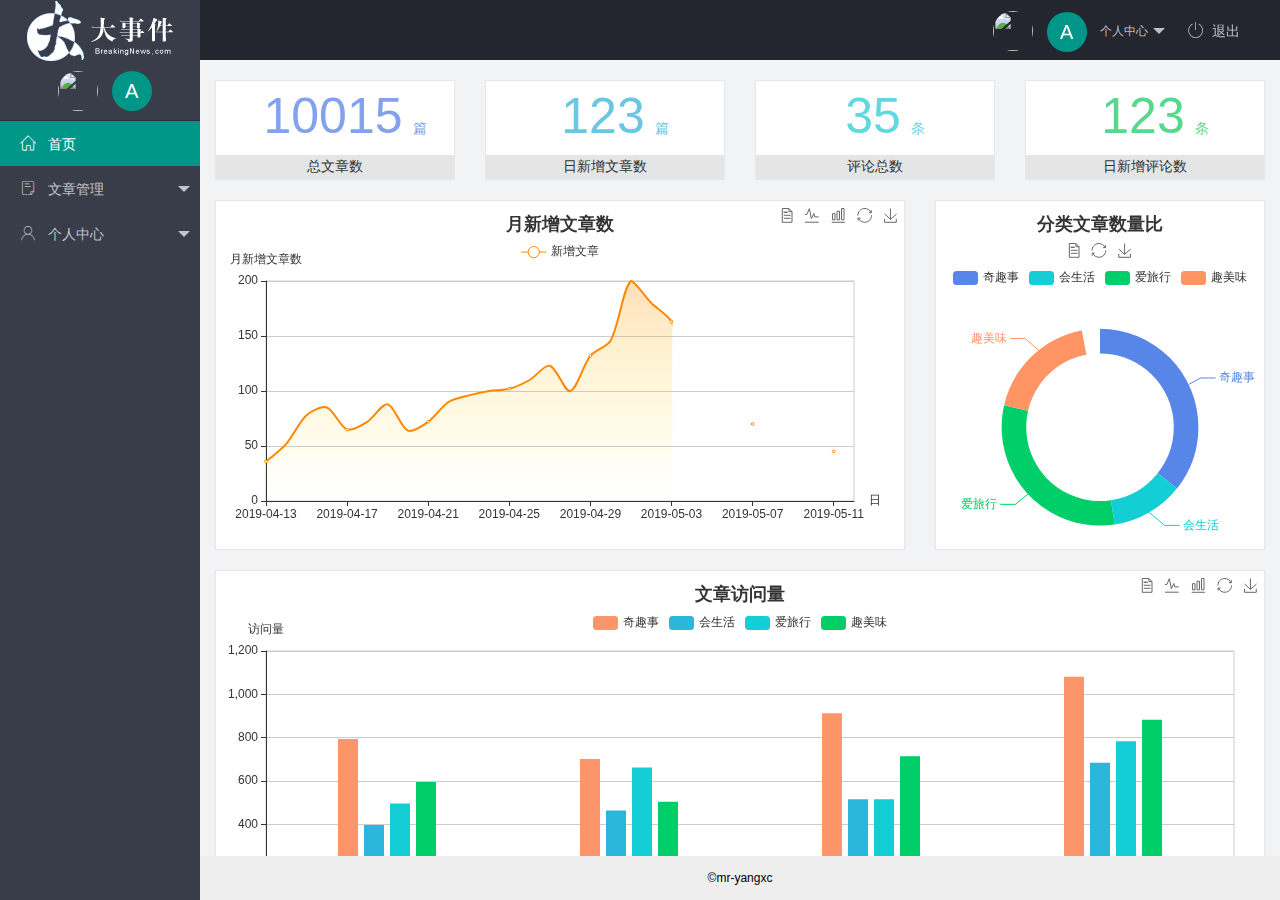
==== commit 28877bb8: "完成个人中心功能的开发" ====
--- a/index.html
+++ b/index.html
@@ -8,8 +8,8 @@
   <title>后台主页</title>
   <!-- 插入layui的css样式 -->
   <link rel="stylesheet" href="/assets/lib/layui/css/layui.css">
-   <!-- 插入字体图标样式表 -->
-   <link rel="stylesheet" href="/assets/fonts/iconfont.css">
+  <!-- 插入字体图标样式表 -->
+  <link rel="stylesheet" href="/assets/fonts/iconfont.css">
   <!-- 插入自己的样式表 -->
   <link rel="stylesheet" href="/assets/css/index.css">
 </head>
@@ -26,13 +26,13 @@
           <a href="javascript:;" class="userinfo">
             <img src="//tva1.sinaimg.cn/crop.0.0.118.118.180/5db11ff4gw1e77d3nqrv8j203b03cweg.jpg"
               class="layui-nav-img">
-              <span class="text-avatar">A</span>
+            <span class="text-avatar">A</span>
             个人中心
           </a>
           <dl class="layui-nav-child">
-            <dd><a href="">基本资料</a></dd>
-            <dd><a href="">更换头像</a></dd>
-            <dd><a href="">重置密码</a></dd>
+            <dd><a href="/user/user_info.html" target="fm">基本资料</a></dd>
+            <dd><a href="/user/user_avatar.html" target="fm">更换头像</a></dd>
+            <dd><a href="/user/user_pwd.html" target="fm">重置密码</a></dd>
           </dl>
         </li>
         <li class="layui-nav-item" lay-header-event="menuRight" lay-unselect>
@@ -44,9 +44,8 @@
     <div class="layui-side layui-bg-black">
       <div class="layui-side-scroll">
         <div class="userinfo">
-          <img src="//tva1.sinaimg.cn/crop.0.0.118.118.180/5db11ff4gw1e77d3nqrv8j203b03cweg.jpg"
-            class="layui-nav-img">
-            <span class="text-avatar">A</span>
+          <img src="//tva1.sinaimg.cn/crop.0.0.118.118.180/5db11ff4gw1e77d3nqrv8j203b03cweg.jpg" class="layui-nav-img">
+          <span class="text-avatar">A</span>
           <span class="welcome" id="welcome"></span>
         </div>
         <!-- 左侧导航区域（可配合layui已有的垂直导航） -->
@@ -71,9 +70,9 @@
               <span class="iconfont icon-user"></span>
               个人中心</a>
             <dl class="layui-nav-child">
-              <dd><a href="javascript:;"><i class="layui-icon layui-icon-app"></i>基本资料</a></dd>
-              <dd><a href="javascript:;"><i class="layui-icon layui-icon-app"></i>更换头像</a></dd>
-              <dd><a href="javascript:;"><i class="layui-icon layui-icon-app"></i>重置密码</a></dd>
+              <dd><a href="/user/user_info.html" target="fm"><i class="layui-icon layui-icon-app"></i>基本资料</a></dd>
+              <dd><a href="/user/user_avatar.html" target="fm"><i class="layui-icon layui-icon-app"></i>更换头像</a></dd>
+              <dd><a href="/user/user_pwd.html" target="fm"><i class="layui-icon layui-icon-app"></i>重置密码</a></dd>
             </dl>
           </li>
 
@@ -84,12 +83,12 @@
 
     <div class="layui-body">
       <!-- 内容主体区域 -->
-     <iframe name="fm" src="/home/dashboard.html" frameborder="0"></iframe>
+      <iframe name="fm" src="/home/dashboard.html" frameborder="0"></iframe>
     </div>
 
     <div class="layui-footer">
       <!-- 底部固定区域 -->
-     &copy;mr-yangxc
+      &copy;mr-yangxc
     </div>
   </div>
   <!-- 导入layui的js文件 -->
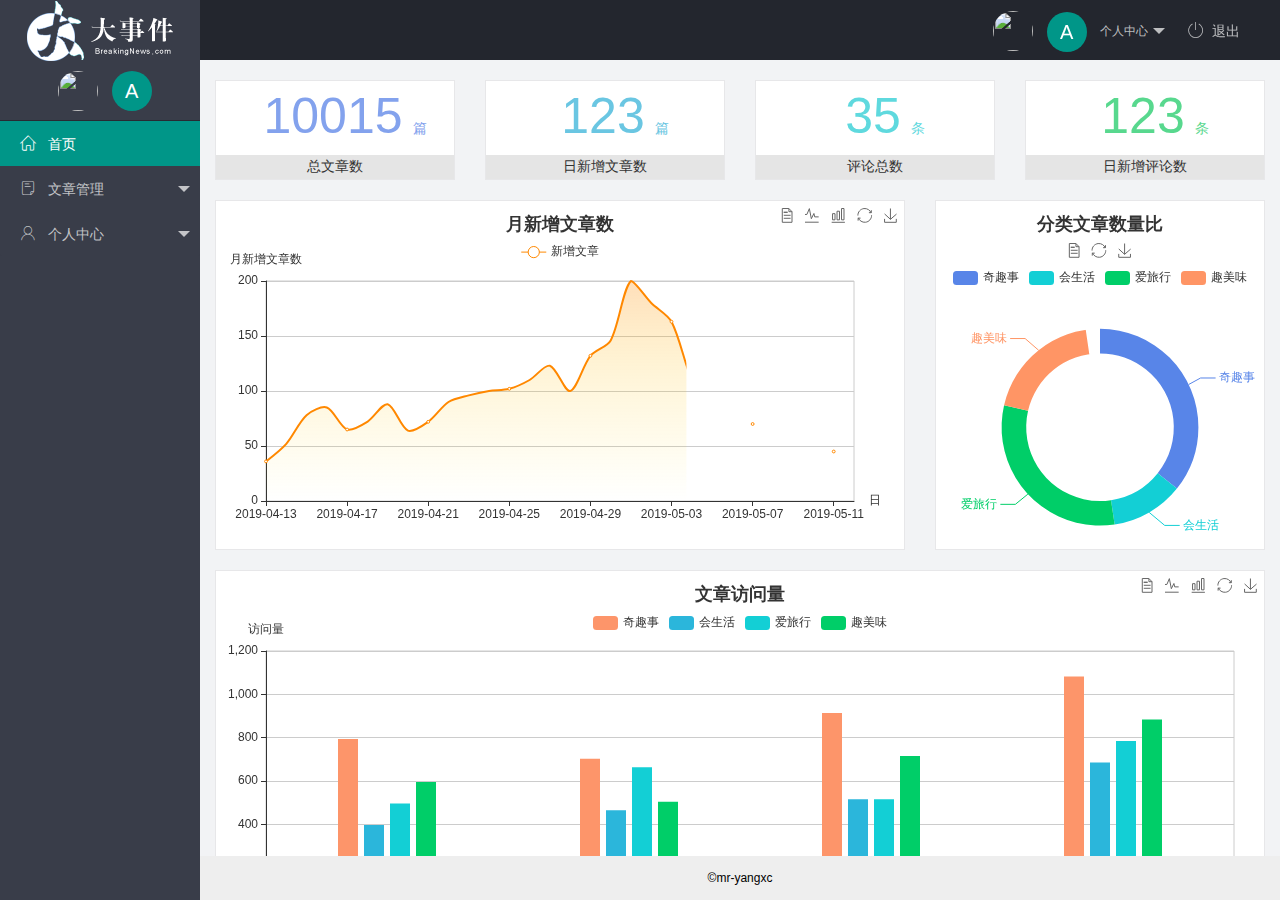
==== commit 082c52f1: "完成文章管理相关功能的开发" ====
--- a/index.html
+++ b/index.html
@@ -60,9 +60,9 @@
               <span class="iconfont icon-16"></span>
               文章管理</a>
             <dl class="layui-nav-child">
-              <dd><a href="javascript:;"><i class="layui-icon layui-icon-app"></i> 文章类别</a></dd>
-              <dd><a href="javascript:;"><i class="layui-icon layui-icon-app"></i>文章列表</a></dd>
-              <dd><a href="javascript:;"><i class="layui-icon layui-icon-app"></i>发表文章</a></dd>
+              <dd><a href="/article/art_cate.html" target="fm"><i class="layui-icon layui-icon-app"></i> 文章类别</a></dd>
+              <dd><a href="/article/art_list.html" target="fm"><i class="layui-icon layui-icon-app"></i>文章列表</a></dd>
+              <dd><a href="/article/art_pub.html" target="fm"><i class="layui-icon layui-icon-app"></i>发表文章</a></dd>
             </dl>
           </li>
           <li class="layui-nav-item">
